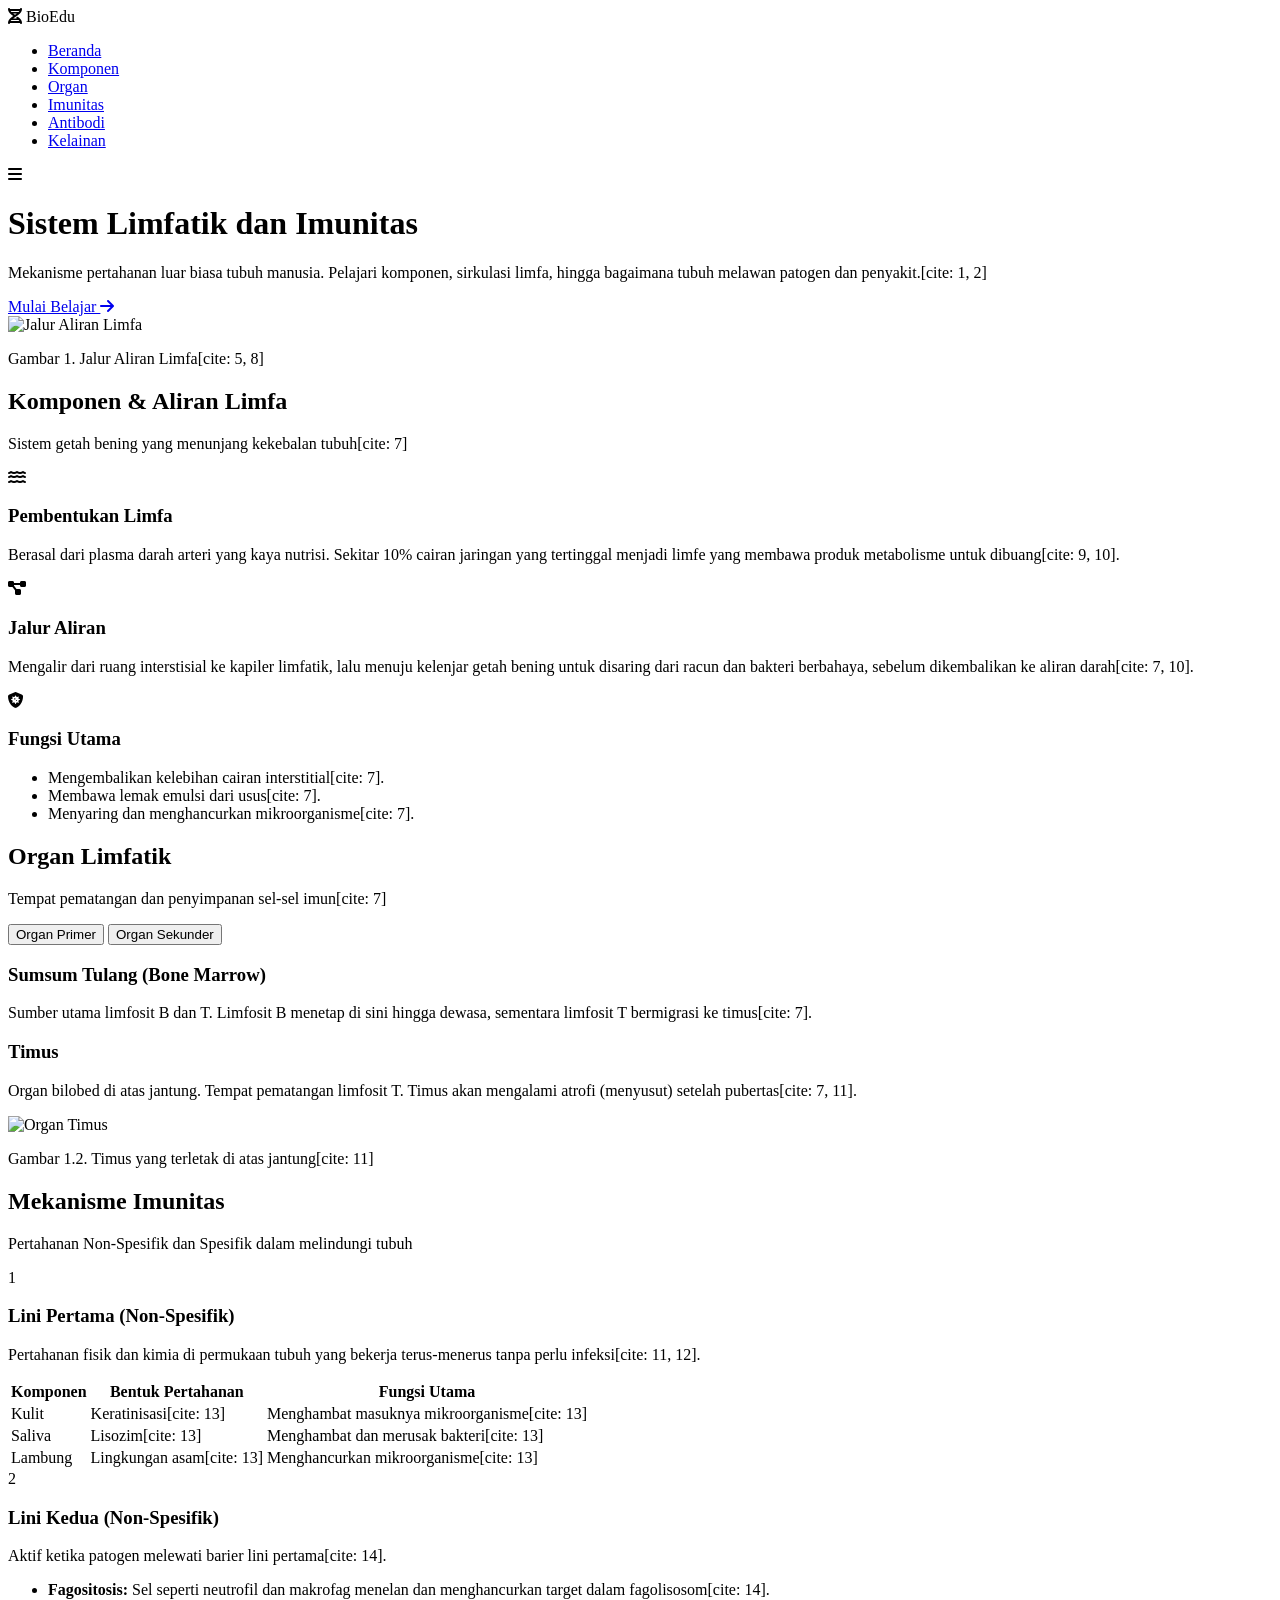
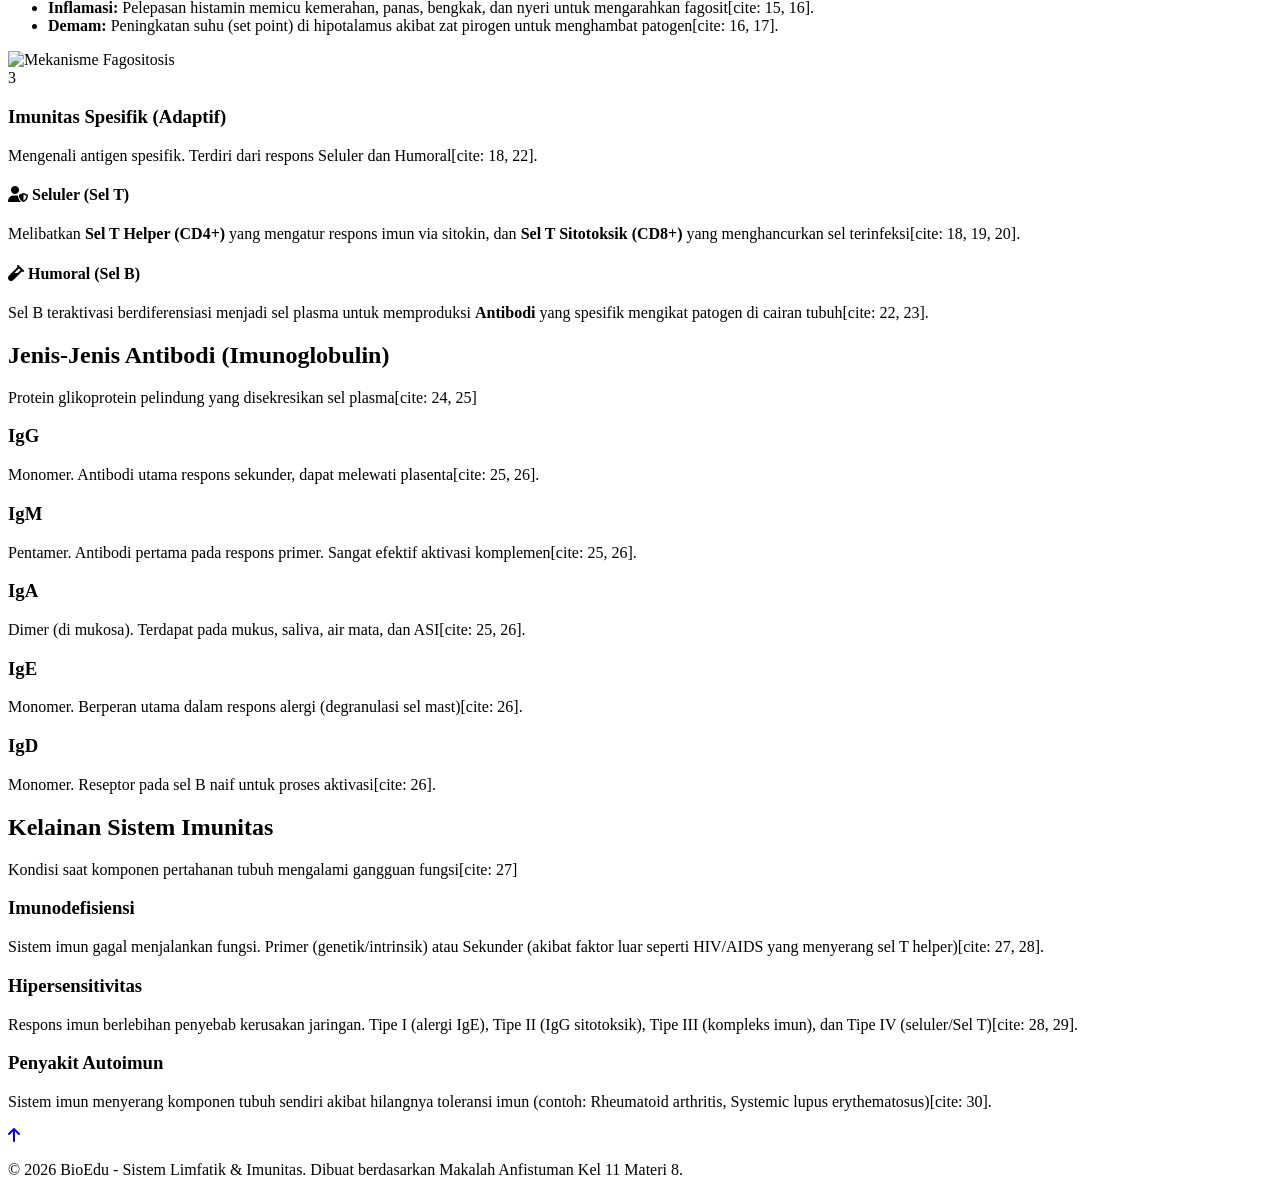
==== index.html @ fe3b034b "Initial commit" ====
<!doctype html>
<html lang="id"><head>
    <meta charset="UTF-8">
    <meta name="viewport" content="width=device-width, initial-scale=1.0">
    <title>Sistem Limfatik &amp; Imunitas</title>
    <link rel="stylesheet" href="style.css">
    <!-- Font Awesome untuk Icon -->
    <link rel="stylesheet" href="https://cdnjs.cloudflare.com/ajax/libs/font-awesome/6.4.0/css/all.min.css">
    <!-- Google Fonts -->
    <link href="https://fonts.googleapis.com/css2?family=Poppins:wght@300;400;500;600;700&amp;display=swap" rel="stylesheet">
</head>
<body>

    <!-- Progress Bar -->
    <div class="progress-container">
        <div class="progress-bar" id="myBar"></div>
    </div>

    <!-- Navbar -->
    <nav class="navbar">
        <div class="nav-brand"><i class="fas fa-dna"></i> BioEdu</div>
        <ul class="nav-links">
            <li><a href="#hero">Beranda</a></li>
            <li><a href="#komponen">Komponen</a></li>
            <li><a href="#organ">Organ</a></li>
            <li><a href="#imunitas">Imunitas</a></li>
            <li><a href="#antibodi">Antibodi</a></li>
            <li><a href="#kelainan">Kelainan</a></li>
        </ul>
        <div class="hamburger">
            <i class="fas fa-bars"></i>
        </div>
    </nav>

    <!-- Hero Section -->
    <header id="hero" class="hero-section">
        <div class="hero-content fade-in">
            <h1>Sistem Limfatik dan Imunitas</h1>
            <p>Mekanisme pertahanan luar biasa tubuh manusia. Pelajari komponen, sirkulasi limfa, hingga bagaimana tubuh melawan patogen dan penyakit.[cite: 1, 2]</p>
            <a href="#komponen" class="btn-primary">Mulai Belajar <i class="fas fa-arrow-right"></i></a>
        </div>
        <div class="hero-image fade-in">
            <!-- Placeholder gambar ilustrasi -->
            <img src="assets/images/gambar-1-jalur-limfa.jpg" alt="Jalur Aliran Limfa" class="img-responsive floating">
            <p class="caption">Gambar 1. Jalur Aliran Limfa[cite: 5, 8]</p>
        </div>
    </header>

    <!-- Section 1: Komponen & Aliran Limfa -->
    <section id="komponen" class="container reveal">
        <div class="section-title">
            <h2>Komponen &amp; Aliran Limfa</h2>
            <p>Sistem getah bening yang menunjang kekebalan tubuh[cite: 7]</p>
        </div>
        <div class="card-grid">
            <div class="info-card">
                <i class="fas fa-water icon-large"></i>
                <h3>Pembentukan Limfa</h3>
                <p>Berasal dari plasma darah arteri yang kaya nutrisi. Sekitar 10% cairan jaringan yang tertinggal menjadi limfe yang membawa produk metabolisme untuk dibuang[cite: 9, 10].</p>
            </div>
            <div class="info-card">
                <i class="fas fa-project-diagram icon-large"></i>
                <h3>Jalur Aliran</h3>
                <p>Mengalir dari ruang interstisial ke kapiler limfatik, lalu menuju kelenjar getah bening untuk disaring dari racun dan bakteri berbahaya, sebelum dikembalikan ke aliran darah[cite: 7, 10].</p>
            </div>
            <div class="info-card">
                <i class="fas fa-shield-virus icon-large"></i>
                <h3>Fungsi Utama</h3>
                <ul class="custom-list">
                    <li>Mengembalikan kelebihan cairan interstitial[cite: 7].</li>
                    <li>Membawa lemak emulsi dari usus[cite: 7].</li>
                    <li>Menyaring dan menghancurkan mikroorganisme[cite: 7].</li>
                </ul>
            </div>
        </div>
    </section>

    <!-- Section 2: Organ Limfatik -->
    <section id="organ" class="container bg-light reveal">
        <div class="section-title">
            <h2>Organ Limfatik</h2>
            <p>Tempat pematangan dan penyimpanan sel-sel imun[cite: 7]</p>
        </div>
        
        <!-- Tabs for Primer vs Sekunder -->
        <div class="tabs-container">
            <div class="tab-buttons">
                <button class="tab-btn active" onclick="openTab(event, 'primer')">Organ Primer</button>
                <button class="tab-btn" onclick="openTab(event, 'sekunder')">Organ Sekunder</button>
            </div>
            
            <div id="primer" class="tab-content active">
                <div class="split-content">
                    <div>
                        <h3>Sumsum Tulang (Bone Marrow)</h3>
                        <p>Sumber utama limfosit B dan T. Limfosit B menetap di sini hingga dewasa, sementara limfosit T bermigrasi ke timus[cite: 7].</p>
                        <h3>Timus</h3>
                        <p>Organ bilobed di atas jantung. Tempat pematangan limfosit T. Timus akan mengalami atrofi (menyusut) setelah pubertas[cite: 7, 11].</p>
                    </div>
                    <div>
                        <img src="assets/images/gambar-1.2-timus.jpg" alt="Organ Timus" class="img-responsive radius">
                        <p class="caption">Gambar 1.2. Timus yang terletak di atas jantung[cite: 11]</p>
                    </div>
                </div>
            </div>
            
            <div id="sekunder" class="tab-content" style="display:none;">
                <div class="accordion">
                    <button class="acc-btn">Nodus Limfa <i class="fas fa-chevron-down"></i></button>
                    <div class="acc-content">
                        <p>Terdiri dari sekelompok limfosit padat tanpa kapsul fibrosa. Terletak di saluran pernapasan dan pencernaan, termasuk Amandel, Peyer's patch, dan MALT[cite: 8].</p>
                        <img src="assets/images/gambar-13.7-nodus.jpg" alt="Nodus Limfatik" class="img-responsive">
                    </div>

                    <button class="acc-btn">Limpa (Spleen) <i class="fas fa-chevron-down"></i></button>
                    <div class="acc-content">
                        <p>Massa jaringan limfatik terbesar di tubuh. Memiliki pulpa putih (jaringan limfatik) dan pulpa merah (sinus vena). Berfungsi sebagai pabrik leukosit, gudang darah, dan tempat penghancur eritrosit[cite: 9, 12, 13].</p>
                    </div>

                    <button class="acc-btn">Tonsil <i class="fas fa-chevron-down"></i></button>
                    <div class="acc-content">
                        <p>Jaringan limfatik di sekitar faring yang menjadi pertahanan mukosa pertama. Berfungsi sebagai filter untuk menangkap bakteri dan virus[cite: 10, 14, 15].</p>
                    </div>
                </div>
            </div>
        </div>
    </section>

    <!-- Section 3: Mekanisme Imunitas -->
    <section id="imunitas" class="container reveal">
        <div class="section-title">
            <h2>Mekanisme Imunitas</h2>
            <p>Pertahanan Non-Spesifik dan Spesifik dalam melindungi tubuh</p>
        </div>

        <div class="stepper">
            <div class="step">
                <div class="step-icon">1</div>
                <div class="step-content">
                    <h3>Lini Pertama (Non-Spesifik)</h3>
                    <p>Pertahanan fisik dan kimia di permukaan tubuh yang bekerja terus-menerus tanpa perlu infeksi[cite: 11, 12].</p>
                    <div class="table-responsive">
                        <table class="data-table">
                            <tbody><tr><th>Komponen</th><th>Bentuk Pertahanan</th><th>Fungsi Utama</th></tr>
                            <tr><td>Kulit</td><td>Keratinisasi[cite: 13]</td><td>Menghambat masuknya mikroorganisme[cite: 13]</td></tr>
                            <tr><td>Saliva</td><td>Lisozim[cite: 13]</td><td>Menghambat dan merusak bakteri[cite: 13]</td></tr>
                            <tr><td>Lambung</td><td>Lingkungan asam[cite: 13]</td><td>Menghancurkan mikroorganisme[cite: 13]</td></tr>
                        </tbody></table>
                    </div>
                </div>
            </div>
            
            <div class="step">
                <div class="step-icon">2</div>
                <div class="step-content">
                    <h3>Lini Kedua (Non-Spesifik)</h3>
                    <p>Aktif ketika patogen melewati barier lini pertama[cite: 14].</p>
                    <ul class="custom-list">
                        <li><strong>Fagositosis:</strong> Sel seperti neutrofil dan makrofag menelan dan menghancurkan target dalam fagolisosom[cite: 14].</li>
                        <li><strong>Inflamasi:</strong> Pelepasan histamin memicu kemerahan, panas, bengkak, dan nyeri untuk mengarahkan fagosit[cite: 15, 16].</li>
                        <li><strong>Demam:</strong> Peningkatan suhu (set point) di hipotalamus akibat zat pirogen untuk menghambat patogen[cite: 16, 17].</li>
                    </ul>
                    <img src="assets/images/phagocytosis.jpg" alt="Mekanisme Fagositosis" class="img-responsive mt-1">
                </div>
            </div>
            
            <div class="step">
                <div class="step-icon">3</div>
                <div class="step-content">
                    <h3>Imunitas Spesifik (Adaptif)</h3>
                    <p>Mengenali antigen spesifik. Terdiri dari respons Seluler dan Humoral[cite: 18, 22].</p>
                    <div class="card-grid" style="grid-template-columns: 1fr 1fr;">
                        <div class="comparison-card">
                            <h4><i class="fas fa-user-shield"></i> Seluler (Sel T)</h4>
                            <p>Melibatkan <strong>Sel T Helper (CD4+)</strong> yang mengatur respons imun via sitokin, dan <strong>Sel T Sitotoksik (CD8+)</strong> yang menghancurkan sel terinfeksi[cite: 18, 19, 20].</p>
                        </div>
                        <div class="comparison-card">
                            <h4><i class="fas fa-vial"></i> Humoral (Sel B)</h4>
                            <p>Sel B teraktivasi berdiferensiasi menjadi sel plasma untuk memproduksi <strong>Antibodi</strong> yang spesifik mengikat patogen di cairan tubuh[cite: 22, 23].</p>
                        </div>
                    </div>
                </div>
            </div>
        </div>
    </section>

    <!-- Section 4: Antibodi -->
    <section id="antibodi" class="container bg-light reveal">
        <div class="section-title">
            <h2>Jenis-Jenis Antibodi (Imunoglobulin)</h2>
            <p>Protein glikoprotein pelindung yang disekresikan sel plasma[cite: 24, 25]</p>
        </div>
        <div class="card-grid" style="grid-template-columns: repeat(auto-fit, minmax(200px, 1fr));">
            <div class="info-card center-text">
                <h3 class="highlight-text">IgG</h3>
                <p>Monomer. Antibodi utama respons sekunder, dapat melewati plasenta[cite: 25, 26].</p>
            </div>
            <div class="info-card center-text">
                <h3 class="highlight-text">IgM</h3>
                <p>Pentamer. Antibodi pertama pada respons primer. Sangat efektif aktivasi komplemen[cite: 25, 26].</p>
            </div>
            <div class="info-card center-text">
                <h3 class="highlight-text">IgA</h3>
                <p>Dimer (di mukosa). Terdapat pada mukus, saliva, air mata, dan ASI[cite: 25, 26].</p>
            </div>
            <div class="info-card center-text">
                <h3 class="highlight-text">IgE</h3>
                <p>Monomer. Berperan utama dalam respons alergi (degranulasi sel mast)[cite: 26].</p>
            </div>
            <div class="info-card center-text">
                <h3 class="highlight-text">IgD</h3>
                <p>Monomer. Reseptor pada sel B naif untuk proses aktivasi[cite: 26].</p>
            </div>
        </div>
    </section>

    <!-- Section 5: Kelainan -->
    <section id="kelainan" class="container reveal">
        <div class="section-title">
            <h2>Kelainan Sistem Imunitas</h2>
            <p>Kondisi saat komponen pertahanan tubuh mengalami gangguan fungsi[cite: 27]</p>
        </div>
        <div class="card-grid">
            <div class="info-card danger-card">
                <h3>Imunodefisiensi</h3>
                <p>Sistem imun gagal menjalankan fungsi. Primer (genetik/intrinsik) atau Sekunder (akibat faktor luar seperti HIV/AIDS yang menyerang sel T helper)[cite: 27, 28].</p>
            </div>
            <div class="info-card danger-card">
                <h3>Hipersensitivitas</h3>
                <p>Respons imun berlebihan penyebab kerusakan jaringan. Tipe I (alergi IgE), Tipe II (IgG sitotoksik), Tipe III (kompleks imun), dan Tipe IV (seluler/Sel T)[cite: 28, 29].</p>
            </div>
            <div class="info-card danger-card">
                <h3>Penyakit Autoimun</h3>
                <p>Sistem imun menyerang komponen tubuh sendiri akibat hilangnya toleransi imun (contoh: Rheumatoid arthritis, Systemic lupus erythematosus)[cite: 30].</p>
            </div>
        </div>
    </section>

    <!-- Interactive Quiz -->
    

    <!-- Back to Top -->
    <a href="#" class="back-to-top" id="bttBtn"><i class="fas fa-arrow-up"></i></a>

    <footer>
        <p>© 2026 BioEdu - Sistem Limfatik &amp; Imunitas. Dibuat berdasarkan Makalah Anfistuman Kel 11 Materi 8.</p>
    </footer>

    <script src="script.js"></script>

</body></html>
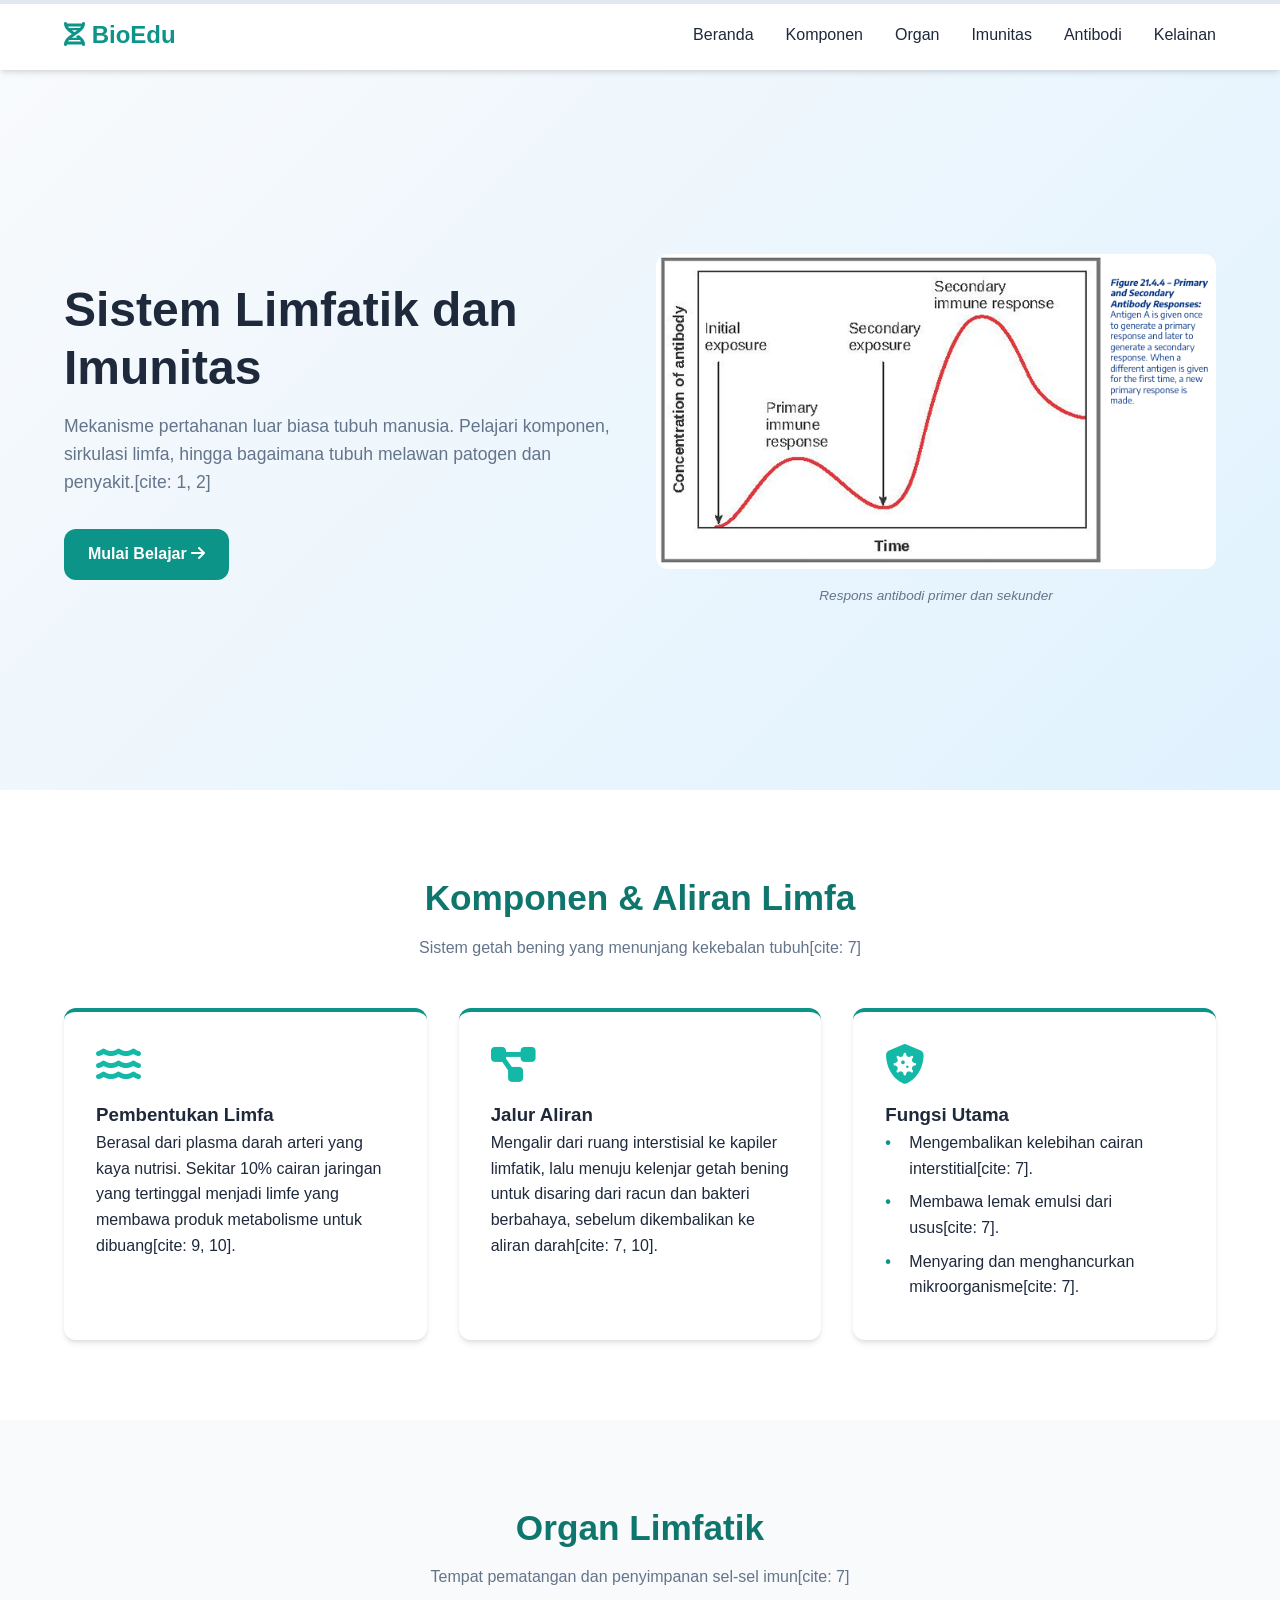
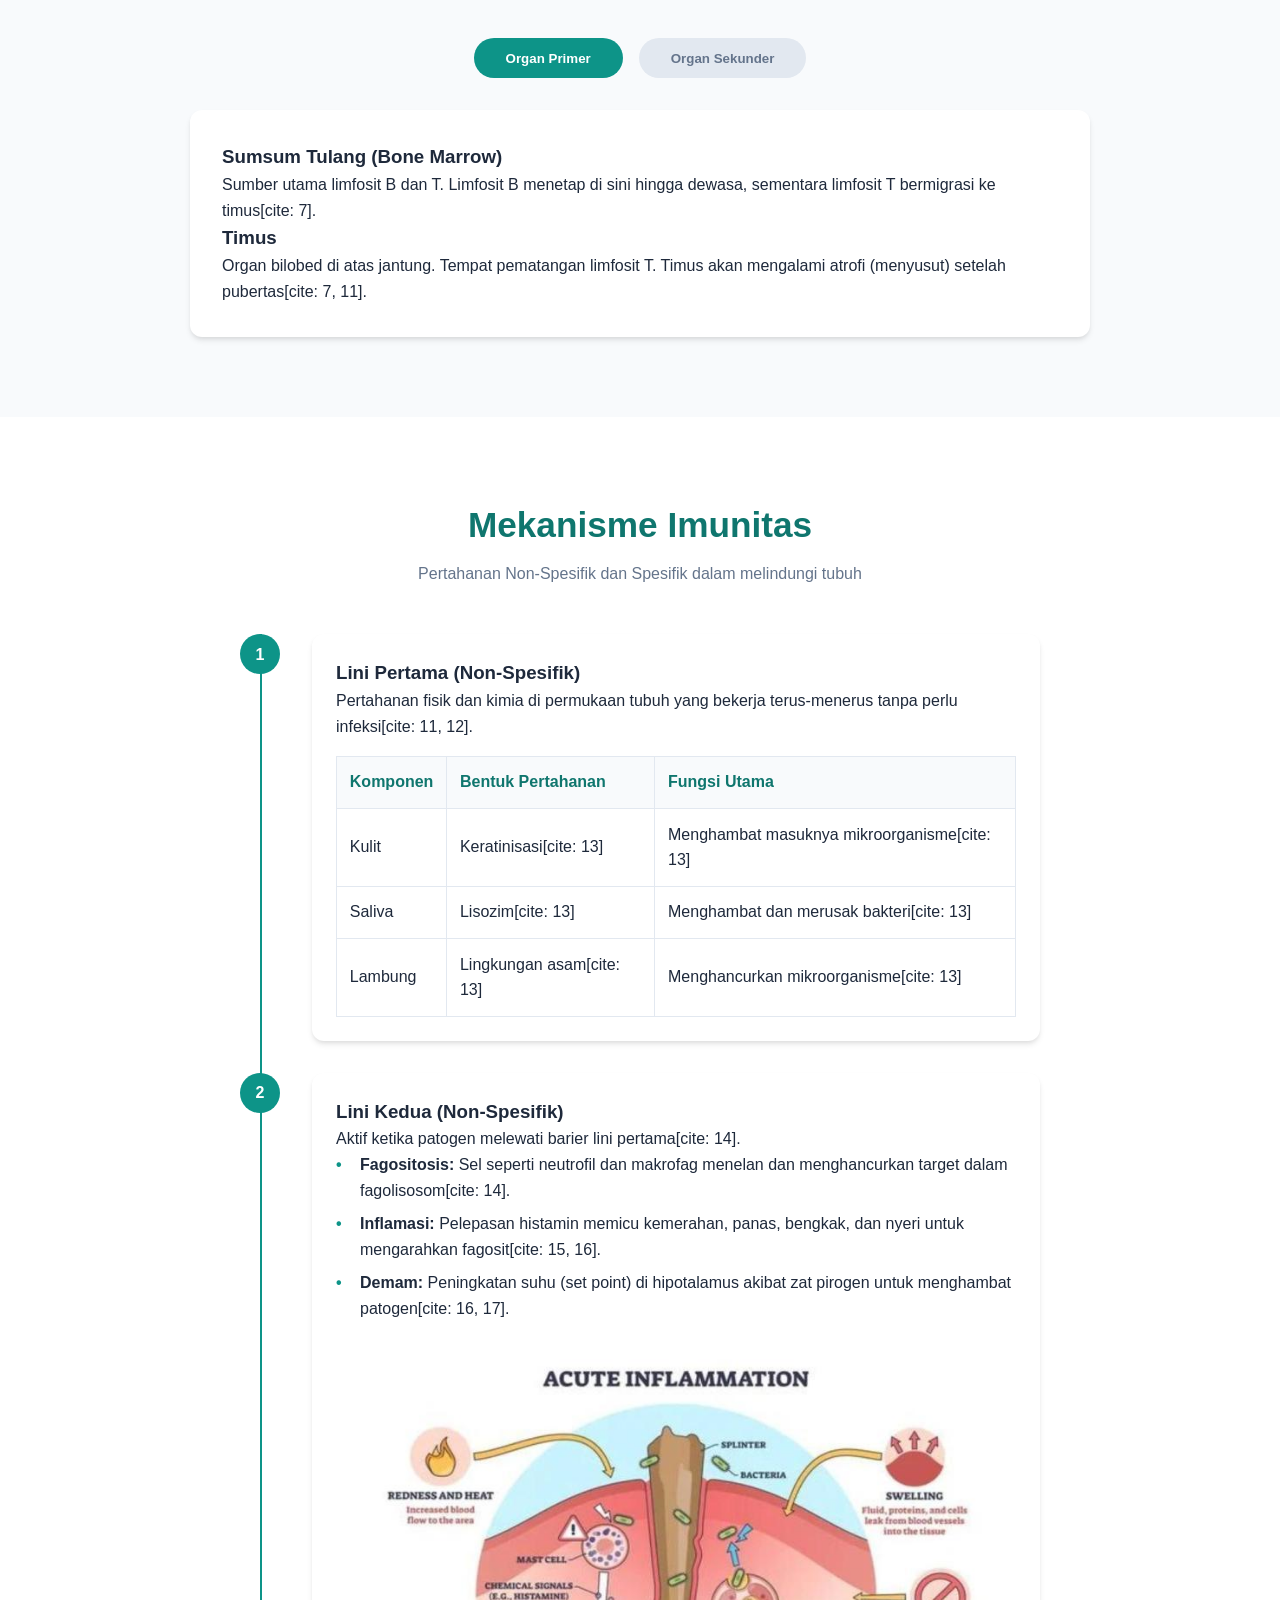
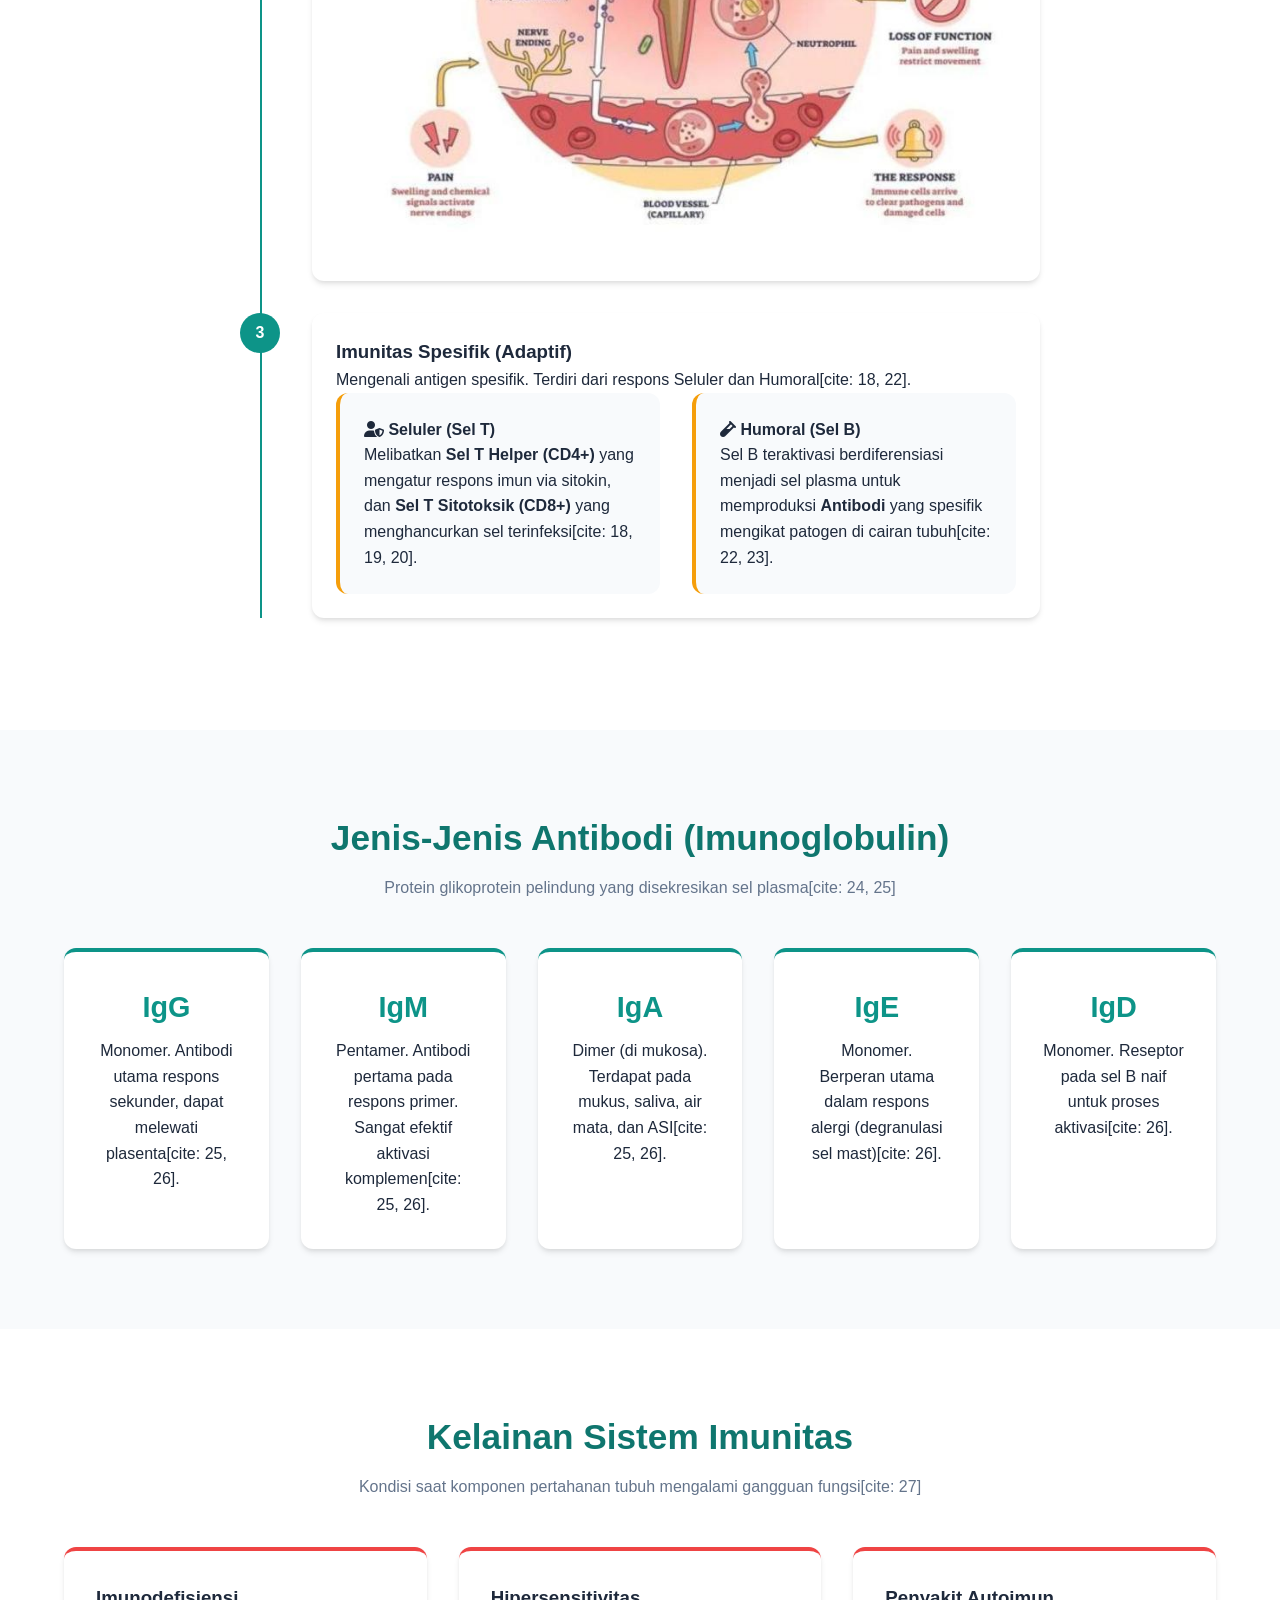
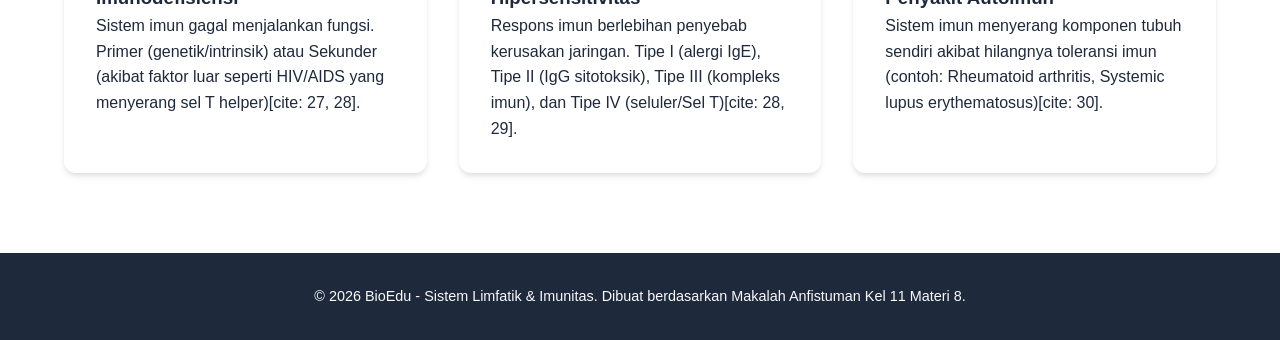
==== commit fcb5a07e: "Fix image paths" ====
--- a/index.html
+++ b/index.html
@@ -40,9 +40,8 @@
             <a href="#komponen" class="btn-primary">Mulai Belajar <i class="fas fa-arrow-right"></i></a>
         </div>
         <div class="hero-image fade-in">
-            <!-- Placeholder gambar ilustrasi -->
-            <img src="assets/images/gambar-1-jalur-limfa.jpg" alt="Jalur Aliran Limfa" class="img-responsive floating">
-            <p class="caption">Gambar 1. Jalur Aliran Limfa[cite: 5, 8]</p>
+            <img src="Code_Generated_Image.png" alt="Grafik respons antibodi primer dan sekunder" class="img-responsive floating">
+            <p class="caption">Respons antibodi primer dan sekunder</p>
         </div>
     </header>
 
@@ -90,17 +89,11 @@
             </div>
             
             <div id="primer" class="tab-content active">
-                <div class="split-content">
-                    <div>
-                        <h3>Sumsum Tulang (Bone Marrow)</h3>
-                        <p>Sumber utama limfosit B dan T. Limfosit B menetap di sini hingga dewasa, sementara limfosit T bermigrasi ke timus[cite: 7].</p>
-                        <h3>Timus</h3>
-                        <p>Organ bilobed di atas jantung. Tempat pematangan limfosit T. Timus akan mengalami atrofi (menyusut) setelah pubertas[cite: 7, 11].</p>
-                    </div>
-                    <div>
-                        <img src="assets/images/gambar-1.2-timus.jpg" alt="Organ Timus" class="img-responsive radius">
-                        <p class="caption">Gambar 1.2. Timus yang terletak di atas jantung[cite: 11]</p>
-                    </div>
+                <div>
+                    <h3>Sumsum Tulang (Bone Marrow)</h3>
+                    <p>Sumber utama limfosit B dan T. Limfosit B menetap di sini hingga dewasa, sementara limfosit T bermigrasi ke timus[cite: 7].</p>
+                    <h3>Timus</h3>
+                    <p>Organ bilobed di atas jantung. Tempat pematangan limfosit T. Timus akan mengalami atrofi (menyusut) setelah pubertas[cite: 7, 11].</p>
                 </div>
             </div>
             
@@ -109,12 +102,13 @@
                     <button class="acc-btn">Nodus Limfa <i class="fas fa-chevron-down"></i></button>
                     <div class="acc-content">
                         <p>Terdiri dari sekelompok limfosit padat tanpa kapsul fibrosa. Terletak di saluran pernapasan dan pencernaan, termasuk Amandel, Peyer's patch, dan MALT[cite: 8].</p>
-                        <img src="assets/images/gambar-13.7-nodus.jpg" alt="Nodus Limfatik" class="img-responsive">
+                        <img src="Code_Generated_Image%20(1).png" alt="Struktur nodus limfatik" class="img-responsive">
                     </div>
 
                     <button class="acc-btn">Limpa (Spleen) <i class="fas fa-chevron-down"></i></button>
                     <div class="acc-content">
                         <p>Massa jaringan limfatik terbesar di tubuh. Memiliki pulpa putih (jaringan limfatik) dan pulpa merah (sinus vena). Berfungsi sebagai pabrik leukosit, gudang darah, dan tempat penghancur eritrosit[cite: 9, 12, 13].</p>
+                        <img src="Code_Generated_Image%20(7).jpg" alt="Ilustrasi struktur limpa" class="img-responsive">
                     </div>
 
                     <button class="acc-btn">Tonsil <i class="fas fa-chevron-down"></i></button>
@@ -160,7 +154,7 @@
                         <li><strong>Inflamasi:</strong> Pelepasan histamin memicu kemerahan, panas, bengkak, dan nyeri untuk mengarahkan fagosit[cite: 15, 16].</li>
                         <li><strong>Demam:</strong> Peningkatan suhu (set point) di hipotalamus akibat zat pirogen untuk menghambat patogen[cite: 16, 17].</li>
                     </ul>
-                    <img src="assets/images/phagocytosis.jpg" alt="Mekanisme Fagositosis" class="img-responsive mt-1">
+                    <img src="Code_Generated_Image%20(9).jpg" alt="Mekanisme Fagositosis" class="img-responsive mt-1">
                 </div>
             </div>
             
--- a/style.css
+++ b/style.css
@@ -0,0 +1,529 @@
+/* Custom Properties & Resets */
+:root {
+    --primary: #0d9488;
+    --primary-dark: #0f766e;
+    --secondary: #14b8a6;
+    --accent: #f59e0b;
+    --dark: #1e293b;
+    --light: #f8fafc;
+    --white: #ffffff;
+    --gray: #64748b;
+    --danger: #ef4444;
+    --danger-light: #fef2f2;
+    --shadow: 0 4px 6px -1px rgba(0, 0, 0, 0.1), 0 2px 4px -1px rgba(0, 0, 0, 0.06);
+    --radius: 12px;
+    --transition: all 0.3s ease;
+}
+
+* {
+    margin: 0;
+    padding: 0;
+    box-sizing: border-box;
+}
+
+html {
+    scroll-behavior: smooth;
+}
+
+body {
+    font-family: 'Poppins', sans-serif;
+    color: var(--dark);
+    background-color: var(--white);
+    line-height: 1.6;
+}
+
+/* Scroll Progress */
+.progress-container {
+    position: fixed;
+    top: 0;
+    width: 100%;
+    height: 4px;
+    background: #e2e8f0;
+    z-index: 1000;
+}
+.progress-bar {
+    height: 4px;
+    background: var(--primary);
+    width: 0%;
+}
+
+/* Navbar */
+.navbar {
+    display: flex;
+    justify-content: space-between;
+    align-items: center;
+    padding: 1rem 5%;
+    background: rgba(255, 255, 255, 0.95);
+    backdrop-filter: blur(10px);
+    position: sticky;
+    top: 0;
+    z-index: 999;
+    box-shadow: var(--shadow);
+}
+
+.nav-brand {
+    font-size: 1.5rem;
+    font-weight: 700;
+    color: var(--primary);
+}
+
+.nav-links {
+    list-style: none;
+    display: flex;
+    gap: 2rem;
+}
+
+.nav-links a {
+    text-decoration: none;
+    color: var(--dark);
+    font-weight: 500;
+    transition: var(--transition);
+}
+
+.nav-links a:hover {
+    color: var(--primary);
+}
+
+.hamburger {
+    display: none;
+    font-size: 1.5rem;
+    cursor: pointer;
+    color: var(--dark);
+}
+
+/* Hero Section */
+.hero-section {
+    display: flex;
+    align-items: center;
+    justify-content: space-between;
+    padding: 5rem 5%;
+    background: linear-gradient(135deg, var(--light) 0%, #e0f2fe 100%);
+    min-height: 80vh;
+}
+
+.hero-content {
+    flex: 1;
+    padding-right: 2rem;
+}
+
+.hero-content h1 {
+    font-size: 3rem;
+    color: var(--dark);
+    margin-bottom: 1rem;
+    line-height: 1.2;
+}
+
+.hero-content p {
+    font-size: 1.1rem;
+    color: var(--gray);
+    margin-bottom: 2rem;
+}
+
+.hero-image {
+    flex: 1;
+    text-align: center;
+}
+
+.btn-primary {
+    display: inline-block;
+    padding: 0.8rem 1.5rem;
+    background-color: var(--primary);
+    color: var(--white);
+    text-decoration: none;
+    border-radius: var(--radius);
+    font-weight: 600;
+    transition: var(--transition);
+    border: none;
+    cursor: pointer;
+}
+
+.btn-primary:hover {
+    background-color: var(--primary-dark);
+    transform: translateY(-2px);
+}
+
+/* Layout & Containers */
+.container {
+    padding: 5rem 5%;
+}
+
+.bg-light {
+    background-color: var(--light);
+}
+
+.section-title {
+    text-align: center;
+    margin-bottom: 3rem;
+}
+
+.section-title h2 {
+    font-size: 2.2rem;
+    color: var(--primary-dark);
+    margin-bottom: 0.5rem;
+}
+
+.section-title p {
+    color: var(--gray);
+}
+
+/* Cards */
+.card-grid {
+    display: grid;
+    grid-template-columns: repeat(auto-fit, minmax(300px, 1fr));
+    gap: 2rem;
+}
+
+.info-card {
+    background: var(--white);
+    padding: 2rem;
+    border-radius: var(--radius);
+    box-shadow: var(--shadow);
+    transition: var(--transition);
+    border-top: 4px solid var(--primary);
+}
+
+.info-card:hover {
+    transform: translateY(-5px);
+    box-shadow: 0 10px 15px -3px rgba(0, 0, 0, 0.1);
+}
+
+.info-card.danger-card {
+    border-top-color: var(--danger);
+}
+.info-card.danger-card:hover {
+    background-color: var(--danger-light);
+}
+
+.icon-large {
+    font-size: 2.5rem;
+    color: var(--secondary);
+    margin-bottom: 1rem;
+}
+
+.center-text {
+    text-align: center;
+}
+
+.highlight-text {
+    color: var(--primary);
+    font-size: 1.8rem;
+    margin-bottom: 0.5rem;
+}
+
+.comparison-card {
+    background: var(--light);
+    padding: 1.5rem;
+    border-radius: var(--radius);
+    border-left: 4px solid var(--accent);
+}
+
+/* Typography & Lists */
+.custom-list {
+    list-style: none;
+}
+.custom-list li {
+    position: relative;
+    padding-left: 1.5rem;
+    margin-bottom: 0.5rem;
+}
+.custom-list li::before {
+    content: "•";
+    color: var(--primary);
+    font-weight: bold;
+    position: absolute;
+    left: 0;
+}
+
+/* Images */
+.img-responsive {
+    max-width: 100%;
+    height: auto;
+    border-radius: var(--radius);
+}
+.caption {
+    font-size: 0.85rem;
+    color: var(--gray);
+    margin-top: 0.5rem;
+    font-style: italic;
+}
+.radius {
+    border-radius: var(--radius);
+}
+.floating {
+    animation: float 4s ease-in-out infinite;
+}
+
+@keyframes float {
+    0% { transform: translateY(0px); }
+    50% { transform: translateY(-15px); }
+    100% { transform: translateY(0px); }
+}
+
+/* Tabs */
+.tabs-container {
+    max-width: 900px;
+    margin: 0 auto;
+}
+.tab-buttons {
+    display: flex;
+    justify-content: center;
+    gap: 1rem;
+    margin-bottom: 2rem;
+}
+.tab-btn {
+    padding: 0.8rem 2rem;
+    border: none;
+    background: #e2e8f0;
+    color: var(--gray);
+    border-radius: 30px;
+    font-weight: 600;
+    cursor: pointer;
+    transition: var(--transition);
+}
+.tab-btn.active, .tab-btn:hover {
+    background: var(--primary);
+    color: var(--white);
+}
+.tab-content {
+    background: var(--white);
+    padding: 2rem;
+    border-radius: var(--radius);
+    box-shadow: var(--shadow);
+    animation: fadeIn 0.5s ease;
+}
+
+.split-content {
+    display: grid;
+    grid-template-columns: 1fr 1fr;
+    gap: 2rem;
+    align-items: center;
+}
+
+/* Accordion */
+.accordion {
+    display: flex;
+    flex-direction: column;
+    gap: 1rem;
+}
+.acc-btn {
+    width: 100%;
+    text-align: left;
+    padding: 1rem 1.5rem;
+    background: var(--light);
+    border: none;
+    border-radius: var(--radius);
+    font-size: 1.1rem;
+    font-weight: 600;
+    cursor: pointer;
+    display: flex;
+    justify-content: space-between;
+    align-items: center;
+    transition: var(--transition);
+}
+.acc-btn:hover, .acc-btn.active {
+    background: var(--primary);
+    color: var(--white);
+}
+.acc-content {
+    max-height: 0;
+    overflow: hidden;
+    transition: max-height 0.3s ease-out;
+    padding: 0 1.5rem;
+}
+.acc-content p {
+    padding: 1rem 0;
+}
+
+/* Stepper / Timeline */
+.stepper {
+    max-width: 800px;
+    margin: 0 auto;
+    position: relative;
+}
+.stepper::before {
+    content: '';
+    position: absolute;
+    top: 0;
+    left: 20px;
+    height: 100%;
+    width: 2px;
+    background: var(--primary);
+}
+.step {
+    display: flex;
+    margin-bottom: 2rem;
+    position: relative;
+}
+.step-icon {
+    width: 40px;
+    height: 40px;
+    background: var(--primary);
+    color: var(--white);
+    border-radius: 50%;
+    display: flex;
+    align-items: center;
+    justify-content: center;
+    font-weight: bold;
+    z-index: 1;
+    flex-shrink: 0;
+}
+.step-content {
+    margin-left: 2rem;
+    background: var(--white);
+    padding: 1.5rem;
+    border-radius: var(--radius);
+    box-shadow: var(--shadow);
+    width: 100%;
+}
+
+/* Table */
+.table-responsive {
+    overflow-x: auto;
+    margin-top: 1rem;
+}
+.data-table {
+    width: 100%;
+    border-collapse: collapse;
+}
+.data-table th, .data-table td {
+    padding: 0.8rem;
+    border: 1px solid #e2e8f0;
+    text-align: left;
+}
+.data-table th {
+    background: var(--light);
+    color: var(--primary-dark);
+}
+
+/* Quiz UI */
+.quiz-container {
+    max-width: 700px;
+    margin: 0 auto;
+    background: var(--white);
+    padding: 2.5rem;
+    border-radius: var(--radius);
+    box-shadow: var(--shadow);
+}
+.options-grid {
+    display: grid;
+    gap: 1rem;
+    margin-top: 1.5rem;
+}
+.option-btn {
+    padding: 1rem;
+    border: 2px solid #e2e8f0;
+    background: transparent;
+    border-radius: var(--radius);
+    cursor: pointer;
+    font-size: 1rem;
+    text-align: left;
+    transition: var(--transition);
+}
+.option-btn:hover {
+    border-color: var(--primary);
+    background: var(--light);
+}
+.option-btn.correct {
+    background: #dcfce7;
+    border-color: #22c55e;
+}
+.option-btn.wrong {
+    background: #fee2e2;
+    border-color: #ef4444;
+}
+.feedback {
+    margin-top: 1rem;
+    padding: 1rem;
+    border-radius: var(--radius);
+    font-weight: 500;
+}
+.feedback.correct-bg { background: #dcfce7; color: #166534; }
+.feedback.wrong-bg { background: #fee2e2; color: #991b1b; }
+.hidden { display: none !important; }
+.mt-1 { margin-top: 1rem; }
+
+/* Back to Top */
+.back-to-top {
+    position: fixed;
+    bottom: 2rem;
+    right: 2rem;
+    background: var(--accent);
+    color: var(--white);
+    width: 45px;
+    height: 45px;
+    border-radius: 50%;
+    display: flex;
+    justify-content: center;
+    align-items: center;
+    text-decoration: none;
+    opacity: 0;
+    pointer-events: none;
+    transition: var(--transition);
+    box-shadow: var(--shadow);
+    z-index: 999;
+}
+.back-to-top.show {
+    opacity: 1;
+    pointer-events: auto;
+}
+
+/* Footer */
+footer {
+    text-align: center;
+    padding: 2rem;
+    background: var(--dark);
+    color: var(--light);
+    font-size: 0.9rem;
+}
+
+/* Animations */
+.reveal {
+    opacity: 0;
+    transform: translateY(30px);
+    transition: all 0.8s ease-out;
+}
+.reveal.active {
+    opacity: 1;
+    transform: translateY(0);
+}
+@keyframes fadeIn {
+    from { opacity: 0; }
+    to { opacity: 1; }
+}
+
+/* Responsive */
+@media (max-width: 768px) {
+    .hero-section {
+        flex-direction: column-reverse;
+        text-align: center;
+        padding-top: 2rem;
+    }
+    .hero-content {
+        padding-right: 0;
+        margin-top: 2rem;
+    }
+    .hero-content h1 {
+        font-size: 2.2rem;
+    }
+    .nav-links {
+        display: none;
+        flex-direction: column;
+        position: absolute;
+        top: 100%;
+        left: 0;
+        width: 100%;
+        background: var(--white);
+        padding: 1rem 0;
+        box-shadow: var(--shadow);
+    }
+    .nav-links.active {
+        display: flex;
+        text-align: center;
+    }
+    .hamburger {
+        display: block;
+    }
+    .split-content {
+        grid-template-columns: 1fr;
+    }
+}
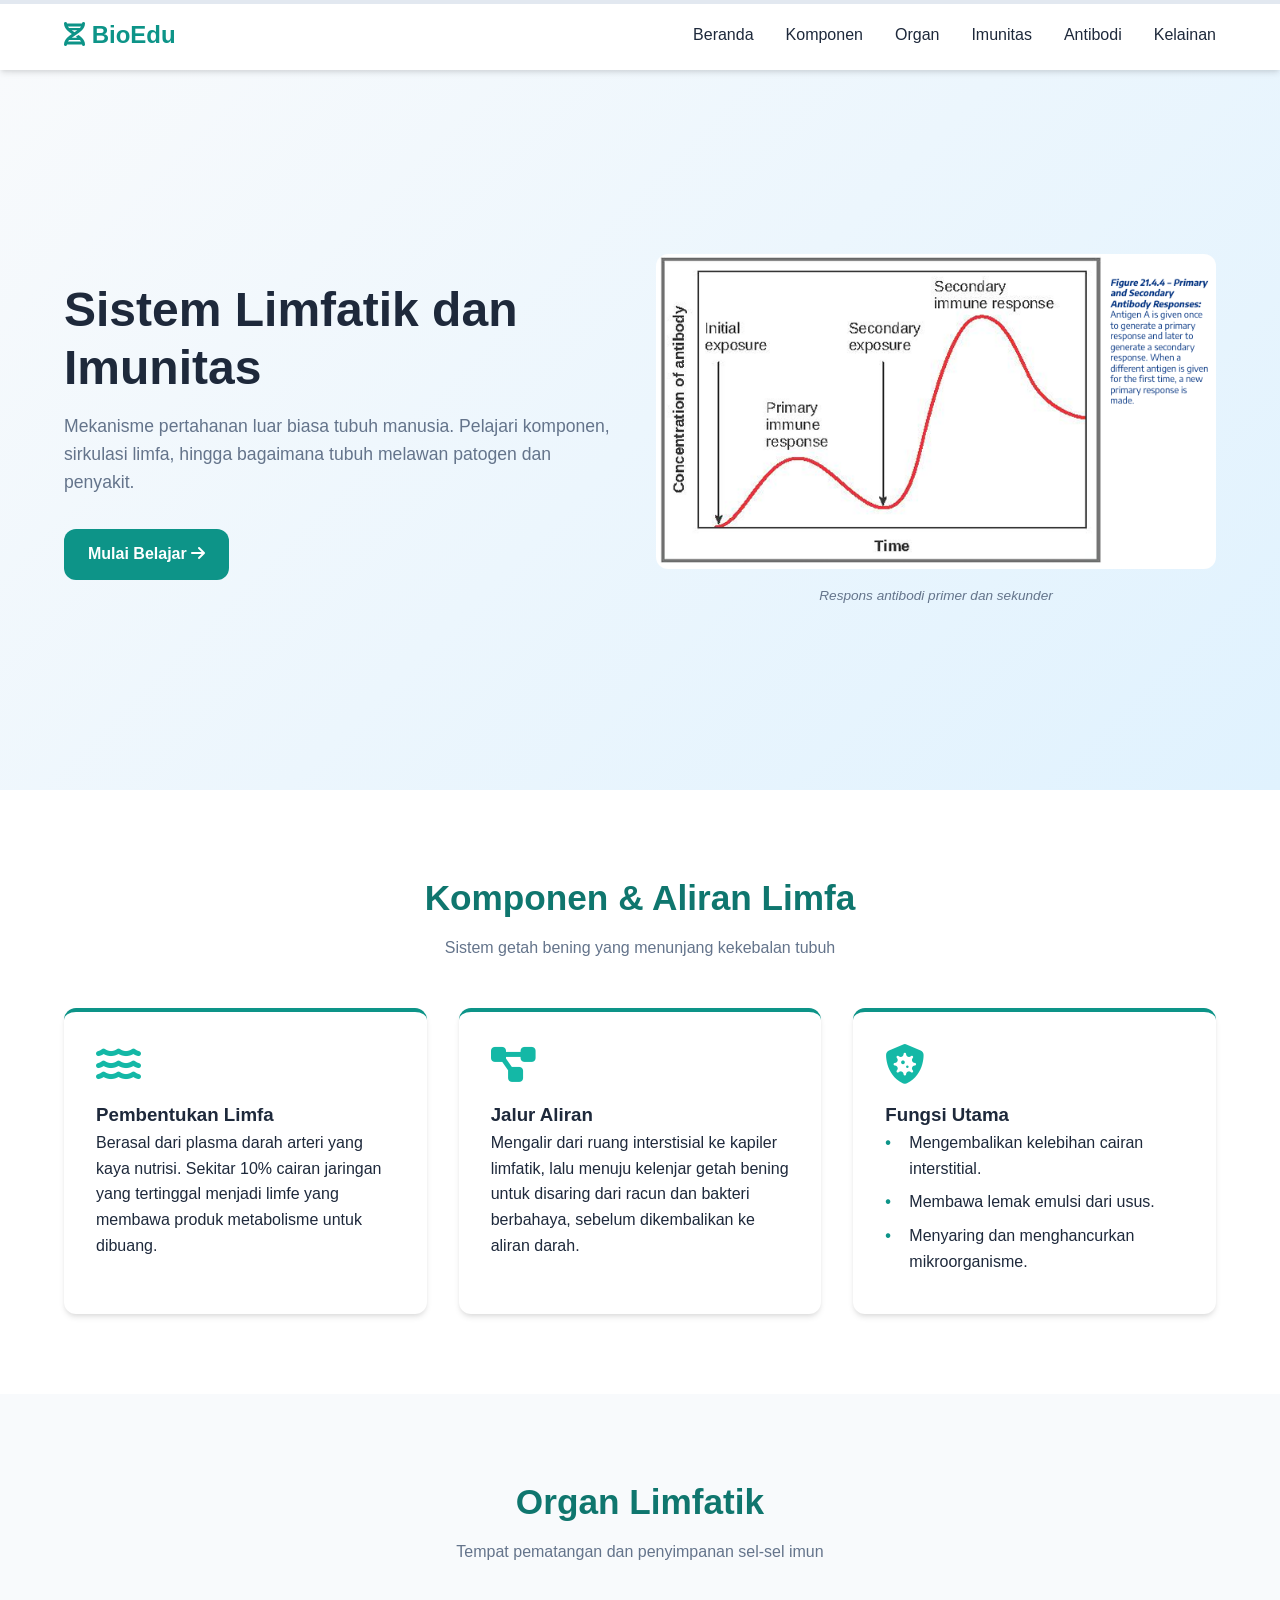
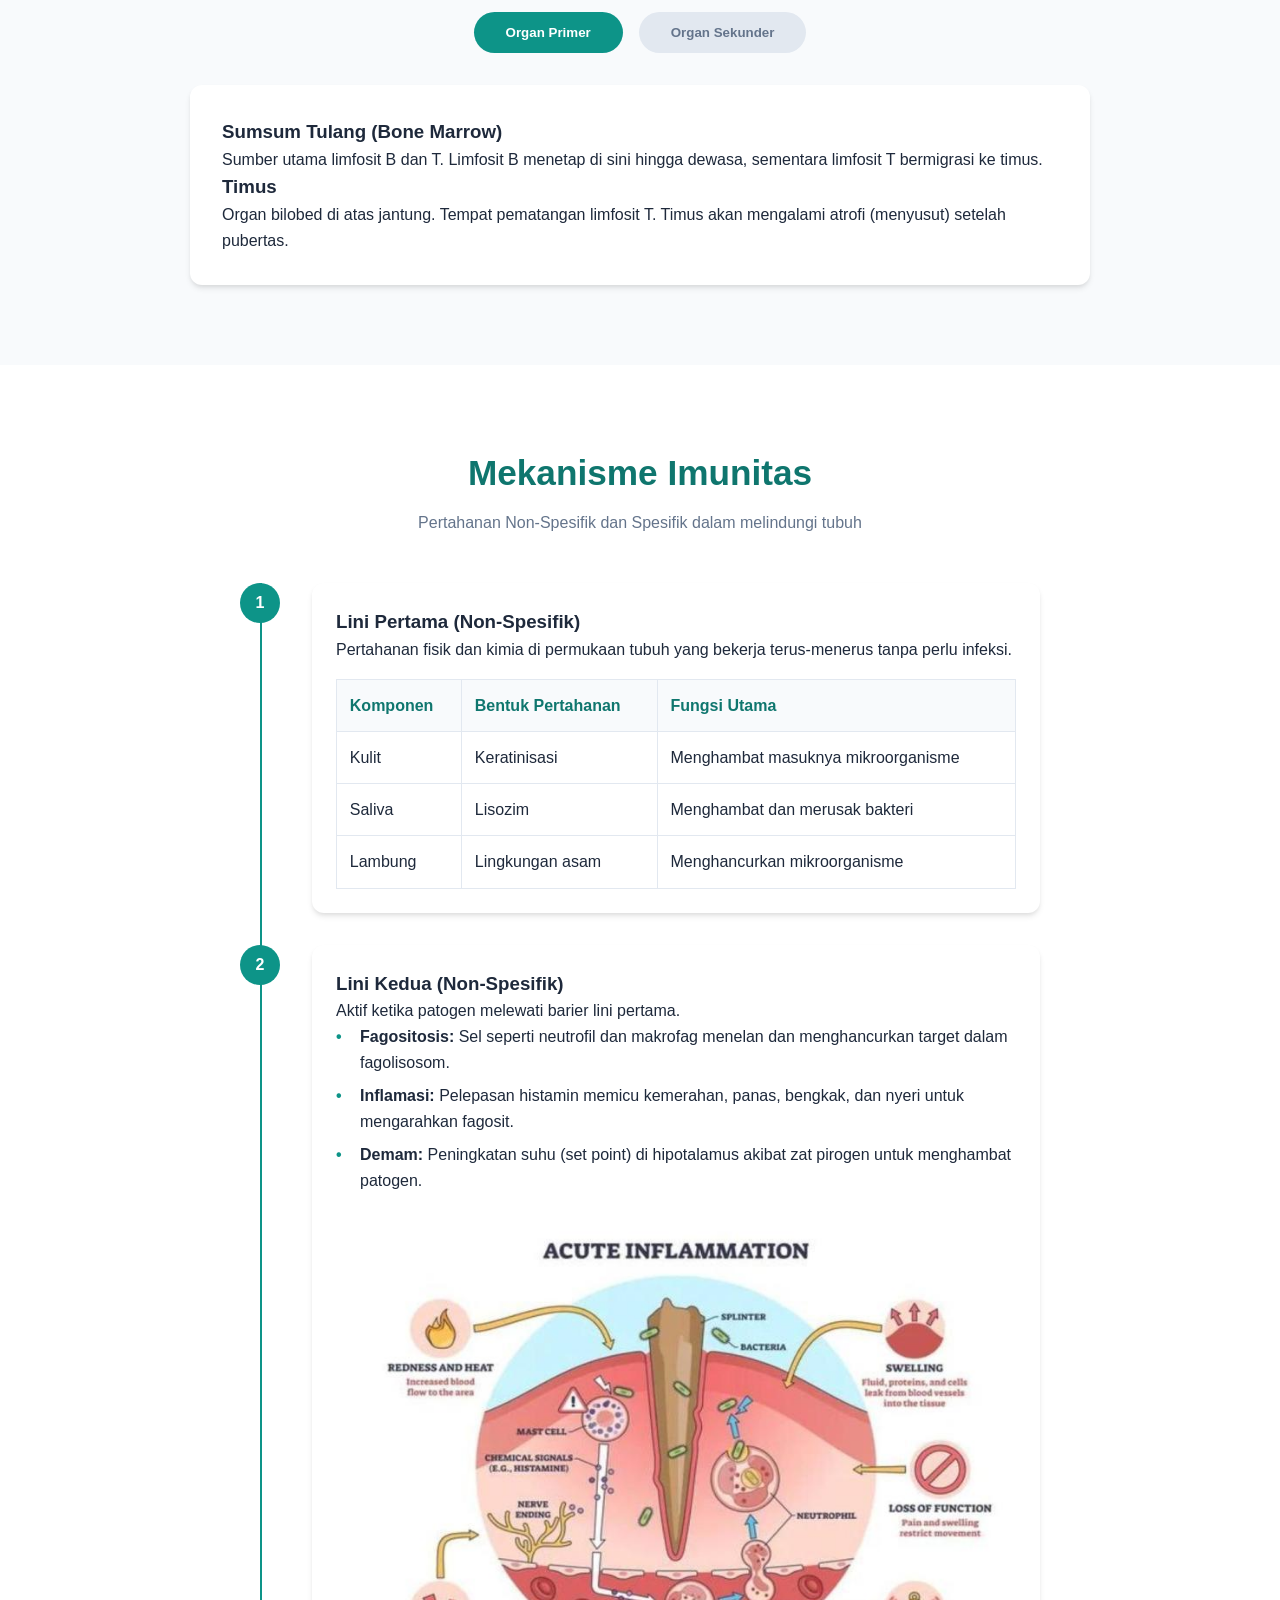
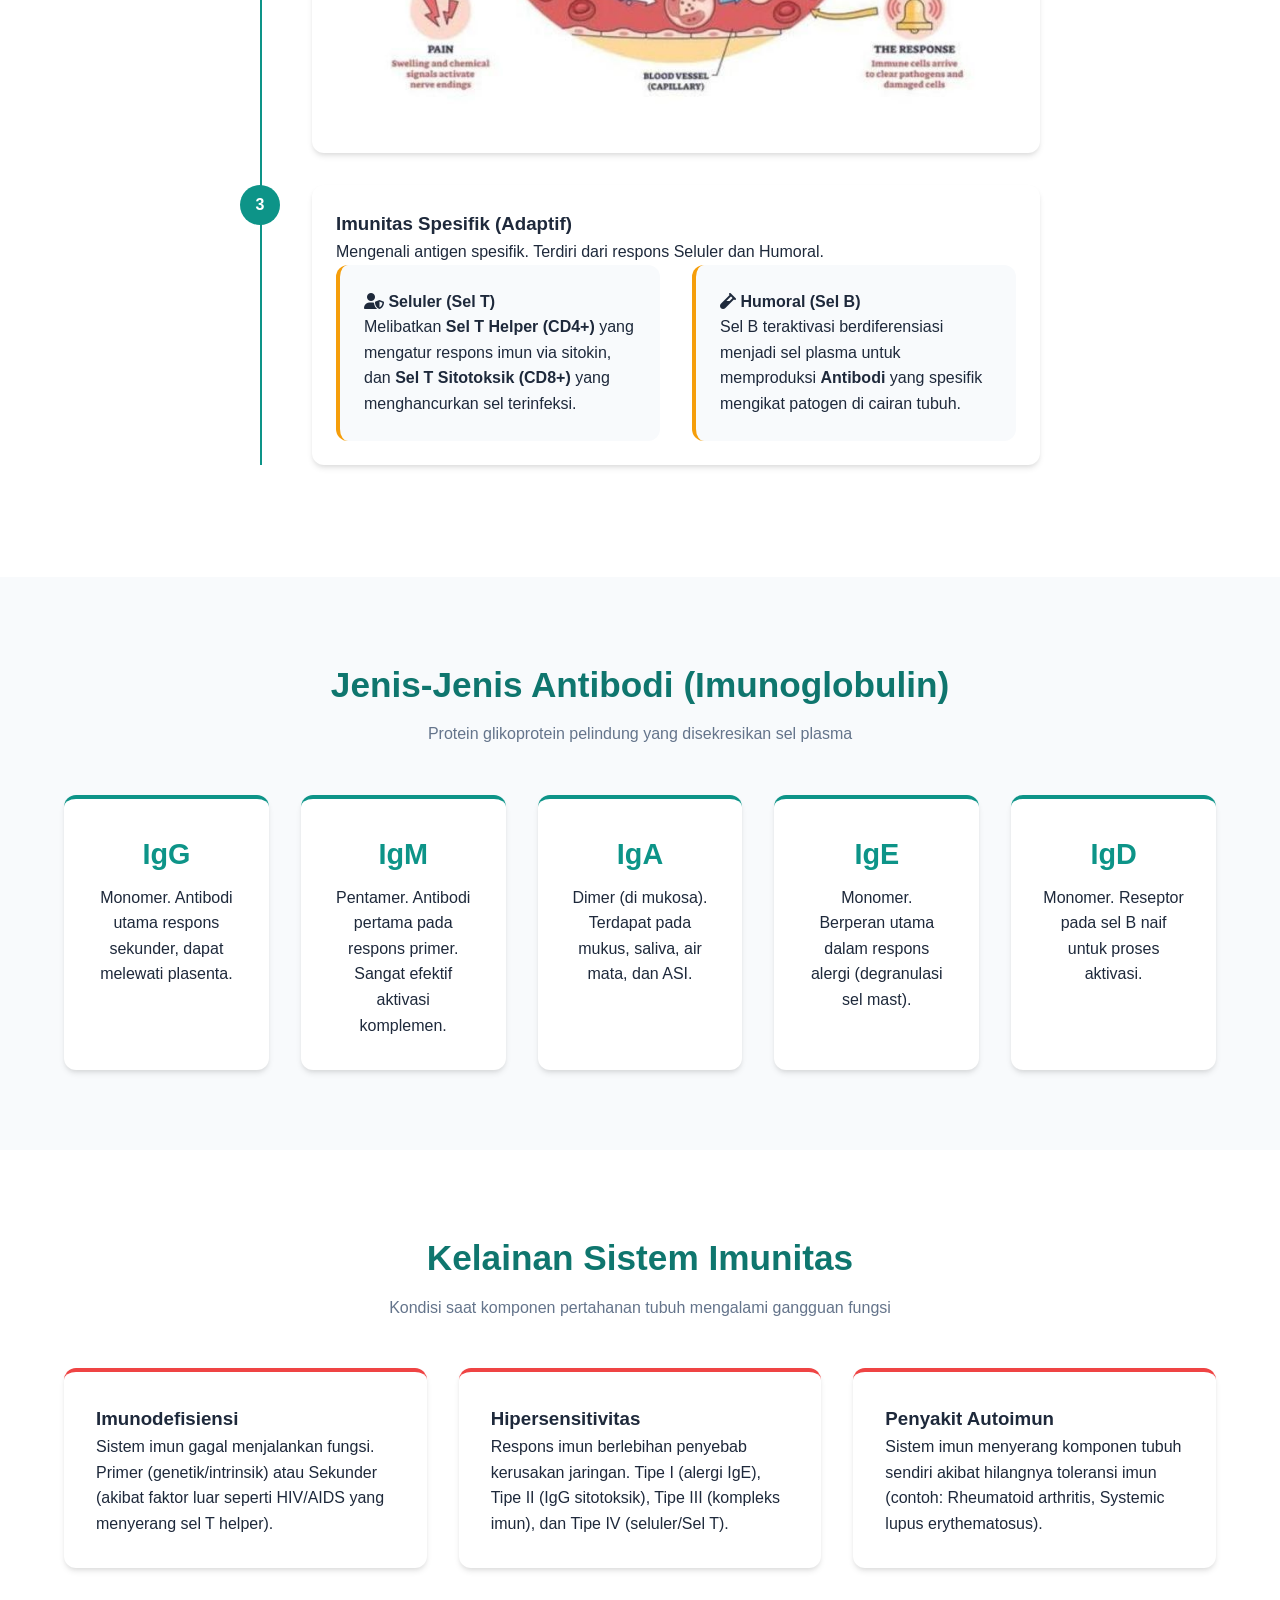
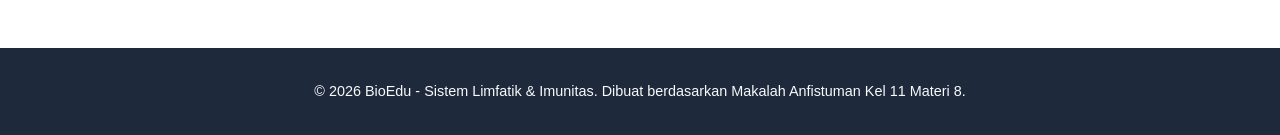
==== commit 183d02ab: "Remove citation markers" ====
--- a/index.html
+++ b/index.html
@@ -36,7 +36,7 @@
     <header id="hero" class="hero-section">
         <div class="hero-content fade-in">
             <h1>Sistem Limfatik dan Imunitas</h1>
-            <p>Mekanisme pertahanan luar biasa tubuh manusia. Pelajari komponen, sirkulasi limfa, hingga bagaimana tubuh melawan patogen dan penyakit.[cite: 1, 2]</p>
+            <p>Mekanisme pertahanan luar biasa tubuh manusia. Pelajari komponen, sirkulasi limfa, hingga bagaimana tubuh melawan patogen dan penyakit.</p>
             <a href="#komponen" class="btn-primary">Mulai Belajar <i class="fas fa-arrow-right"></i></a>
         </div>
         <div class="hero-image fade-in">
@@ -49,26 +49,26 @@
     <section id="komponen" class="container reveal">
         <div class="section-title">
             <h2>Komponen &amp; Aliran Limfa</h2>
-            <p>Sistem getah bening yang menunjang kekebalan tubuh[cite: 7]</p>
+            <p>Sistem getah bening yang menunjang kekebalan tubuh</p>
         </div>
         <div class="card-grid">
             <div class="info-card">
                 <i class="fas fa-water icon-large"></i>
                 <h3>Pembentukan Limfa</h3>
-                <p>Berasal dari plasma darah arteri yang kaya nutrisi. Sekitar 10% cairan jaringan yang tertinggal menjadi limfe yang membawa produk metabolisme untuk dibuang[cite: 9, 10].</p>
+                <p>Berasal dari plasma darah arteri yang kaya nutrisi. Sekitar 10% cairan jaringan yang tertinggal menjadi limfe yang membawa produk metabolisme untuk dibuang.</p>
             </div>
             <div class="info-card">
                 <i class="fas fa-project-diagram icon-large"></i>
                 <h3>Jalur Aliran</h3>
-                <p>Mengalir dari ruang interstisial ke kapiler limfatik, lalu menuju kelenjar getah bening untuk disaring dari racun dan bakteri berbahaya, sebelum dikembalikan ke aliran darah[cite: 7, 10].</p>
+                <p>Mengalir dari ruang interstisial ke kapiler limfatik, lalu menuju kelenjar getah bening untuk disaring dari racun dan bakteri berbahaya, sebelum dikembalikan ke aliran darah.</p>
             </div>
             <div class="info-card">
                 <i class="fas fa-shield-virus icon-large"></i>
                 <h3>Fungsi Utama</h3>
                 <ul class="custom-list">
-                    <li>Mengembalikan kelebihan cairan interstitial[cite: 7].</li>
-                    <li>Membawa lemak emulsi dari usus[cite: 7].</li>
-                    <li>Menyaring dan menghancurkan mikroorganisme[cite: 7].</li>
+                    <li>Mengembalikan kelebihan cairan interstitial.</li>
+                    <li>Membawa lemak emulsi dari usus.</li>
+                    <li>Menyaring dan menghancurkan mikroorganisme.</li>
                 </ul>
             </div>
         </div>
@@ -78,7 +78,7 @@
     <section id="organ" class="container bg-light reveal">
         <div class="section-title">
             <h2>Organ Limfatik</h2>
-            <p>Tempat pematangan dan penyimpanan sel-sel imun[cite: 7]</p>
+            <p>Tempat pematangan dan penyimpanan sel-sel imun</p>
         </div>
         
         <!-- Tabs for Primer vs Sekunder -->
@@ -91,9 +91,9 @@
             <div id="primer" class="tab-content active">
                 <div>
                     <h3>Sumsum Tulang (Bone Marrow)</h3>
-                    <p>Sumber utama limfosit B dan T. Limfosit B menetap di sini hingga dewasa, sementara limfosit T bermigrasi ke timus[cite: 7].</p>
+                    <p>Sumber utama limfosit B dan T. Limfosit B menetap di sini hingga dewasa, sementara limfosit T bermigrasi ke timus.</p>
                     <h3>Timus</h3>
-                    <p>Organ bilobed di atas jantung. Tempat pematangan limfosit T. Timus akan mengalami atrofi (menyusut) setelah pubertas[cite: 7, 11].</p>
+                    <p>Organ bilobed di atas jantung. Tempat pematangan limfosit T. Timus akan mengalami atrofi (menyusut) setelah pubertas.</p>
                 </div>
             </div>
             
@@ -101,19 +101,19 @@
                 <div class="accordion">
                     <button class="acc-btn">Nodus Limfa <i class="fas fa-chevron-down"></i></button>
                     <div class="acc-content">
-                        <p>Terdiri dari sekelompok limfosit padat tanpa kapsul fibrosa. Terletak di saluran pernapasan dan pencernaan, termasuk Amandel, Peyer's patch, dan MALT[cite: 8].</p>
+                        <p>Terdiri dari sekelompok limfosit padat tanpa kapsul fibrosa. Terletak di saluran pernapasan dan pencernaan, termasuk Amandel, Peyer's patch, dan MALT.</p>
                         <img src="Code_Generated_Image%20(1).png" alt="Struktur nodus limfatik" class="img-responsive">
                     </div>
 
                     <button class="acc-btn">Limpa (Spleen) <i class="fas fa-chevron-down"></i></button>
                     <div class="acc-content">
-                        <p>Massa jaringan limfatik terbesar di tubuh. Memiliki pulpa putih (jaringan limfatik) dan pulpa merah (sinus vena). Berfungsi sebagai pabrik leukosit, gudang darah, dan tempat penghancur eritrosit[cite: 9, 12, 13].</p>
+                        <p>Massa jaringan limfatik terbesar di tubuh. Memiliki pulpa putih (jaringan limfatik) dan pulpa merah (sinus vena). Berfungsi sebagai pabrik leukosit, gudang darah, dan tempat penghancur eritrosit.</p>
                         <img src="Code_Generated_Image%20(7).jpg" alt="Ilustrasi struktur limpa" class="img-responsive">
                     </div>
 
                     <button class="acc-btn">Tonsil <i class="fas fa-chevron-down"></i></button>
                     <div class="acc-content">
-                        <p>Jaringan limfatik di sekitar faring yang menjadi pertahanan mukosa pertama. Berfungsi sebagai filter untuk menangkap bakteri dan virus[cite: 10, 14, 15].</p>
+                        <p>Jaringan limfatik di sekitar faring yang menjadi pertahanan mukosa pertama. Berfungsi sebagai filter untuk menangkap bakteri dan virus.</p>
                     </div>
                 </div>
             </div>
@@ -132,13 +132,13 @@
                 <div class="step-icon">1</div>
                 <div class="step-content">
                     <h3>Lini Pertama (Non-Spesifik)</h3>
-                    <p>Pertahanan fisik dan kimia di permukaan tubuh yang bekerja terus-menerus tanpa perlu infeksi[cite: 11, 12].</p>
+                    <p>Pertahanan fisik dan kimia di permukaan tubuh yang bekerja terus-menerus tanpa perlu infeksi.</p>
                     <div class="table-responsive">
                         <table class="data-table">
                             <tbody><tr><th>Komponen</th><th>Bentuk Pertahanan</th><th>Fungsi Utama</th></tr>
-                            <tr><td>Kulit</td><td>Keratinisasi[cite: 13]</td><td>Menghambat masuknya mikroorganisme[cite: 13]</td></tr>
-                            <tr><td>Saliva</td><td>Lisozim[cite: 13]</td><td>Menghambat dan merusak bakteri[cite: 13]</td></tr>
-                            <tr><td>Lambung</td><td>Lingkungan asam[cite: 13]</td><td>Menghancurkan mikroorganisme[cite: 13]</td></tr>
+                            <tr><td>Kulit</td><td>Keratinisasi</td><td>Menghambat masuknya mikroorganisme</td></tr>
+                            <tr><td>Saliva</td><td>Lisozim</td><td>Menghambat dan merusak bakteri</td></tr>
+                            <tr><td>Lambung</td><td>Lingkungan asam</td><td>Menghancurkan mikroorganisme</td></tr>
                         </tbody></table>
                     </div>
                 </div>
@@ -148,11 +148,11 @@
                 <div class="step-icon">2</div>
                 <div class="step-content">
                     <h3>Lini Kedua (Non-Spesifik)</h3>
-                    <p>Aktif ketika patogen melewati barier lini pertama[cite: 14].</p>
+                    <p>Aktif ketika patogen melewati barier lini pertama.</p>
                     <ul class="custom-list">
-                        <li><strong>Fagositosis:</strong> Sel seperti neutrofil dan makrofag menelan dan menghancurkan target dalam fagolisosom[cite: 14].</li>
-                        <li><strong>Inflamasi:</strong> Pelepasan histamin memicu kemerahan, panas, bengkak, dan nyeri untuk mengarahkan fagosit[cite: 15, 16].</li>
-                        <li><strong>Demam:</strong> Peningkatan suhu (set point) di hipotalamus akibat zat pirogen untuk menghambat patogen[cite: 16, 17].</li>
+                        <li><strong>Fagositosis:</strong> Sel seperti neutrofil dan makrofag menelan dan menghancurkan target dalam fagolisosom.</li>
+                        <li><strong>Inflamasi:</strong> Pelepasan histamin memicu kemerahan, panas, bengkak, dan nyeri untuk mengarahkan fagosit.</li>
+                        <li><strong>Demam:</strong> Peningkatan suhu (set point) di hipotalamus akibat zat pirogen untuk menghambat patogen.</li>
                     </ul>
                     <img src="Code_Generated_Image%20(9).jpg" alt="Mekanisme Fagositosis" class="img-responsive mt-1">
                 </div>
@@ -162,15 +162,15 @@
                 <div class="step-icon">3</div>
                 <div class="step-content">
                     <h3>Imunitas Spesifik (Adaptif)</h3>
-                    <p>Mengenali antigen spesifik. Terdiri dari respons Seluler dan Humoral[cite: 18, 22].</p>
+                    <p>Mengenali antigen spesifik. Terdiri dari respons Seluler dan Humoral.</p>
                     <div class="card-grid" style="grid-template-columns: 1fr 1fr;">
                         <div class="comparison-card">
                             <h4><i class="fas fa-user-shield"></i> Seluler (Sel T)</h4>
-                            <p>Melibatkan <strong>Sel T Helper (CD4+)</strong> yang mengatur respons imun via sitokin, dan <strong>Sel T Sitotoksik (CD8+)</strong> yang menghancurkan sel terinfeksi[cite: 18, 19, 20].</p>
+                            <p>Melibatkan <strong>Sel T Helper (CD4+)</strong> yang mengatur respons imun via sitokin, dan <strong>Sel T Sitotoksik (CD8+)</strong> yang menghancurkan sel terinfeksi.</p>
                         </div>
                         <div class="comparison-card">
                             <h4><i class="fas fa-vial"></i> Humoral (Sel B)</h4>
-                            <p>Sel B teraktivasi berdiferensiasi menjadi sel plasma untuk memproduksi <strong>Antibodi</strong> yang spesifik mengikat patogen di cairan tubuh[cite: 22, 23].</p>
+                            <p>Sel B teraktivasi berdiferensiasi menjadi sel plasma untuk memproduksi <strong>Antibodi</strong> yang spesifik mengikat patogen di cairan tubuh.</p>
                         </div>
                     </div>
                 </div>
@@ -182,28 +182,28 @@
     <section id="antibodi" class="container bg-light reveal">
         <div class="section-title">
             <h2>Jenis-Jenis Antibodi (Imunoglobulin)</h2>
-            <p>Protein glikoprotein pelindung yang disekresikan sel plasma[cite: 24, 25]</p>
+            <p>Protein glikoprotein pelindung yang disekresikan sel plasma</p>
         </div>
         <div class="card-grid" style="grid-template-columns: repeat(auto-fit, minmax(200px, 1fr));">
             <div class="info-card center-text">
                 <h3 class="highlight-text">IgG</h3>
-                <p>Monomer. Antibodi utama respons sekunder, dapat melewati plasenta[cite: 25, 26].</p>
+                <p>Monomer. Antibodi utama respons sekunder, dapat melewati plasenta.</p>
             </div>
             <div class="info-card center-text">
                 <h3 class="highlight-text">IgM</h3>
-                <p>Pentamer. Antibodi pertama pada respons primer. Sangat efektif aktivasi komplemen[cite: 25, 26].</p>
+                <p>Pentamer. Antibodi pertama pada respons primer. Sangat efektif aktivasi komplemen.</p>
             </div>
             <div class="info-card center-text">
                 <h3 class="highlight-text">IgA</h3>
-                <p>Dimer (di mukosa). Terdapat pada mukus, saliva, air mata, dan ASI[cite: 25, 26].</p>
+                <p>Dimer (di mukosa). Terdapat pada mukus, saliva, air mata, dan ASI.</p>
             </div>
             <div class="info-card center-text">
                 <h3 class="highlight-text">IgE</h3>
-                <p>Monomer. Berperan utama dalam respons alergi (degranulasi sel mast)[cite: 26].</p>
+                <p>Monomer. Berperan utama dalam respons alergi (degranulasi sel mast).</p>
             </div>
             <div class="info-card center-text">
                 <h3 class="highlight-text">IgD</h3>
-                <p>Monomer. Reseptor pada sel B naif untuk proses aktivasi[cite: 26].</p>
+                <p>Monomer. Reseptor pada sel B naif untuk proses aktivasi.</p>
             </div>
         </div>
     </section>
@@ -212,20 +212,20 @@
     <section id="kelainan" class="container reveal">
         <div class="section-title">
             <h2>Kelainan Sistem Imunitas</h2>
-            <p>Kondisi saat komponen pertahanan tubuh mengalami gangguan fungsi[cite: 27]</p>
+            <p>Kondisi saat komponen pertahanan tubuh mengalami gangguan fungsi</p>
         </div>
         <div class="card-grid">
             <div class="info-card danger-card">
                 <h3>Imunodefisiensi</h3>
-                <p>Sistem imun gagal menjalankan fungsi. Primer (genetik/intrinsik) atau Sekunder (akibat faktor luar seperti HIV/AIDS yang menyerang sel T helper)[cite: 27, 28].</p>
+                <p>Sistem imun gagal menjalankan fungsi. Primer (genetik/intrinsik) atau Sekunder (akibat faktor luar seperti HIV/AIDS yang menyerang sel T helper).</p>
             </div>
             <div class="info-card danger-card">
                 <h3>Hipersensitivitas</h3>
-                <p>Respons imun berlebihan penyebab kerusakan jaringan. Tipe I (alergi IgE), Tipe II (IgG sitotoksik), Tipe III (kompleks imun), dan Tipe IV (seluler/Sel T)[cite: 28, 29].</p>
+                <p>Respons imun berlebihan penyebab kerusakan jaringan. Tipe I (alergi IgE), Tipe II (IgG sitotoksik), Tipe III (kompleks imun), dan Tipe IV (seluler/Sel T).</p>
             </div>
             <div class="info-card danger-card">
                 <h3>Penyakit Autoimun</h3>
-                <p>Sistem imun menyerang komponen tubuh sendiri akibat hilangnya toleransi imun (contoh: Rheumatoid arthritis, Systemic lupus erythematosus)[cite: 30].</p>
+                <p>Sistem imun menyerang komponen tubuh sendiri akibat hilangnya toleransi imun (contoh: Rheumatoid arthritis, Systemic lupus erythematosus).</p>
             </div>
         </div>
     </section>
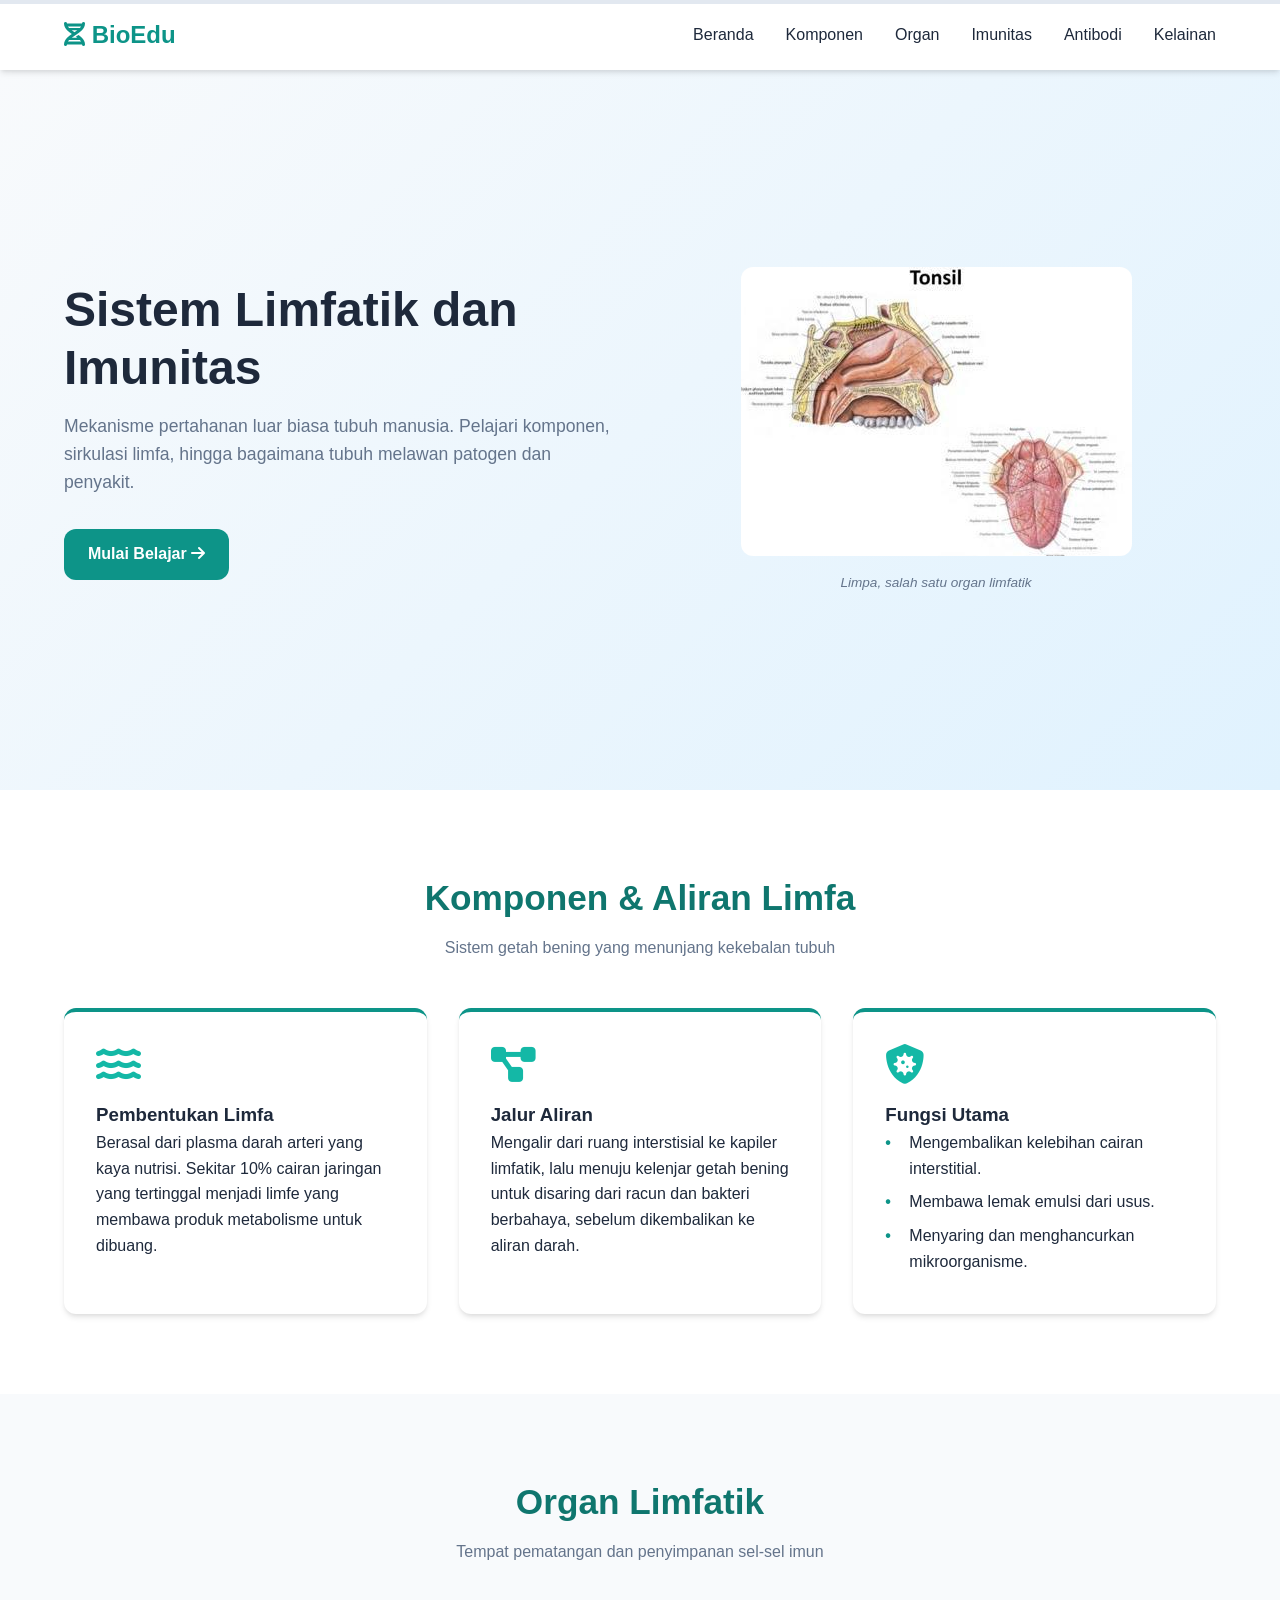
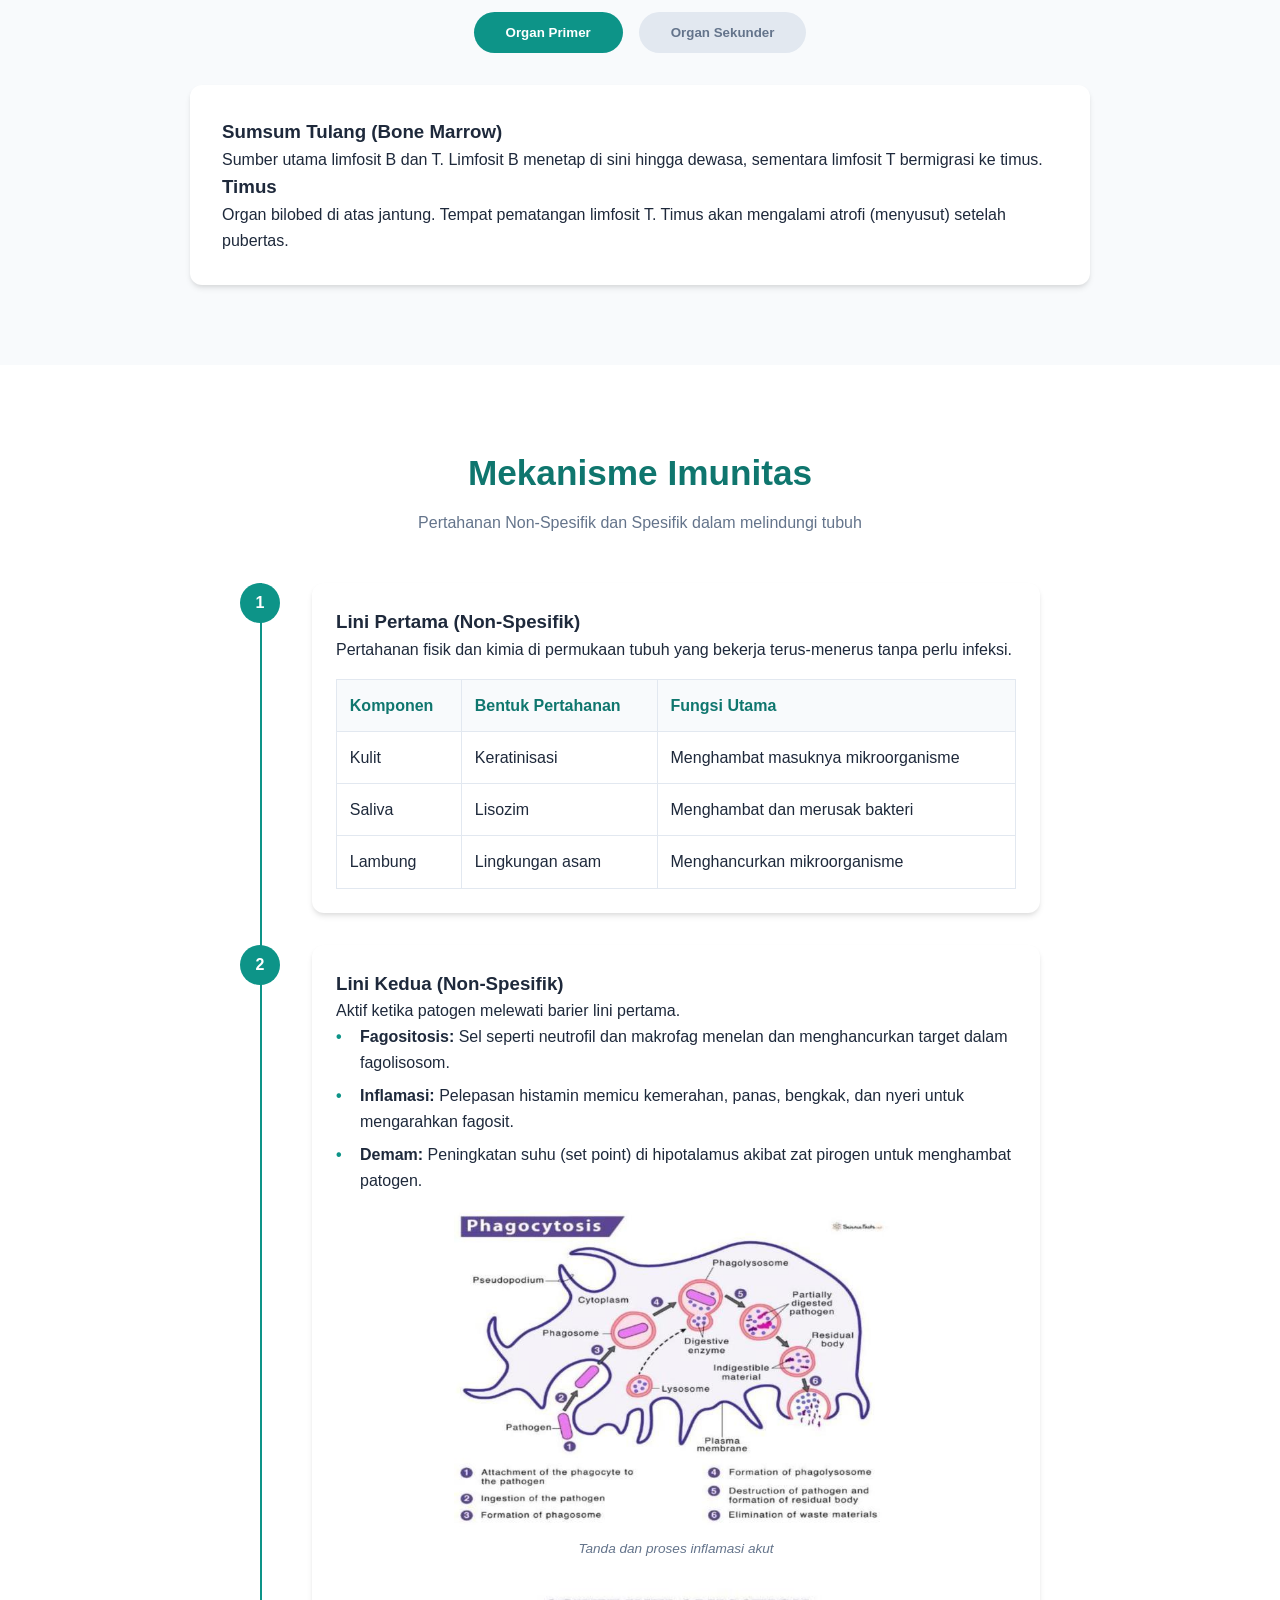
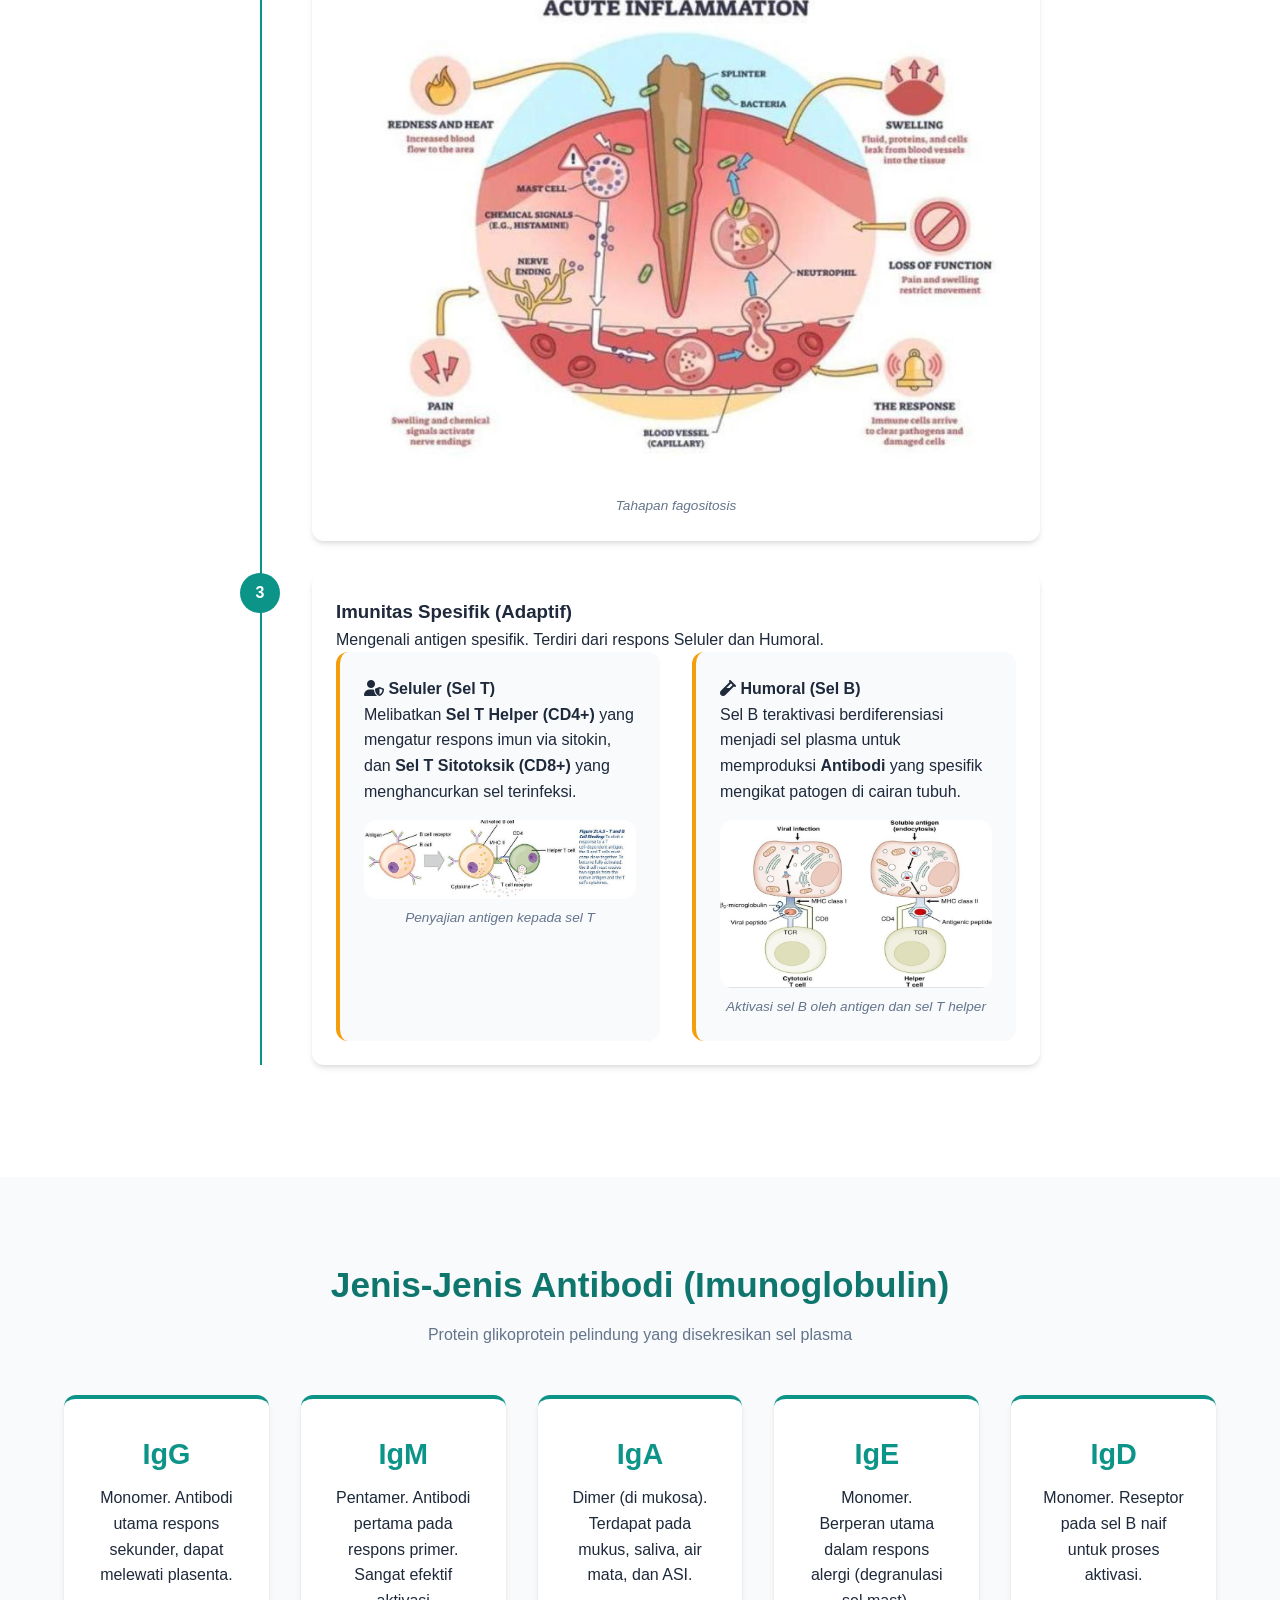
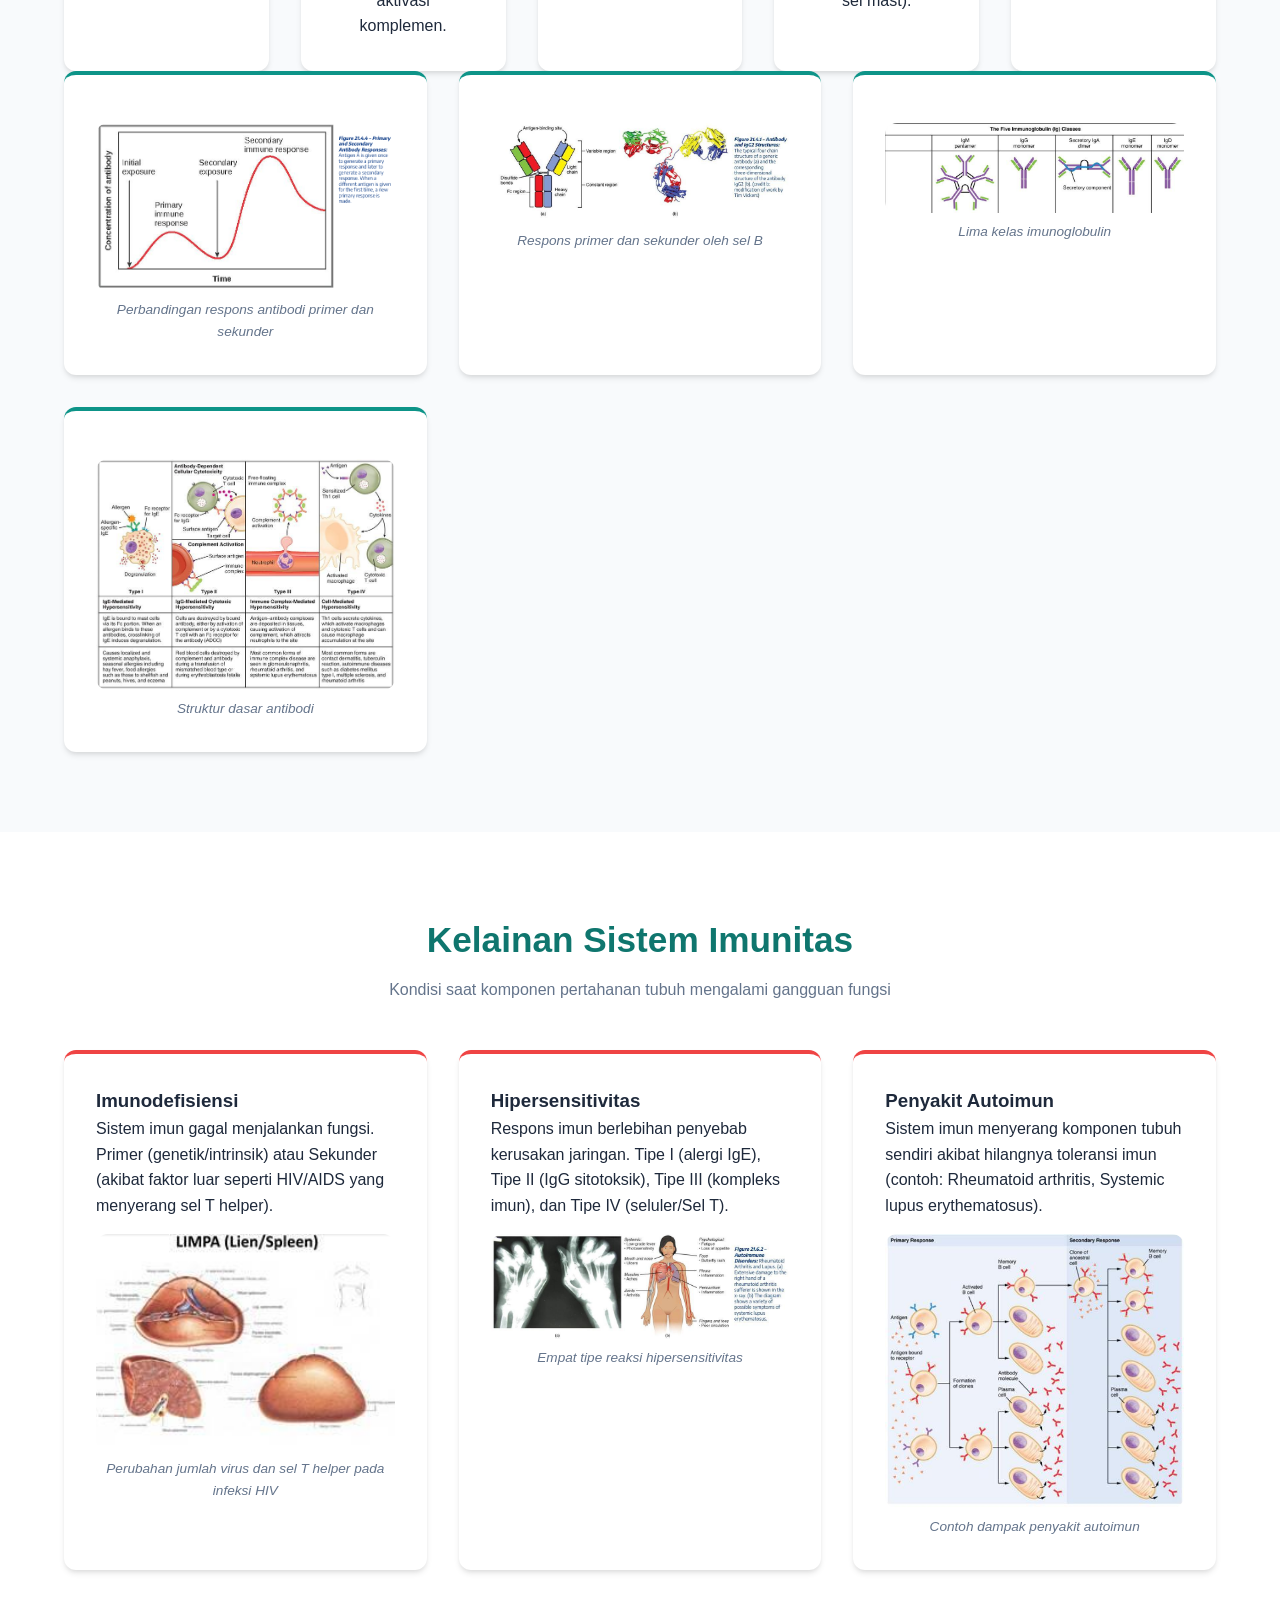
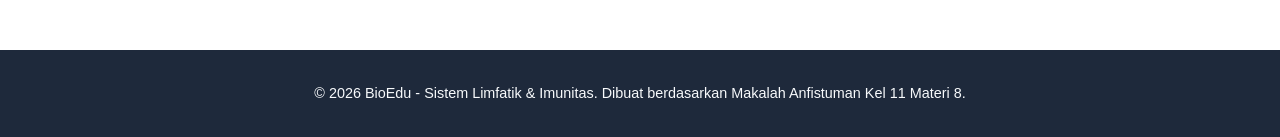
==== commit b2ea81e8: "Add all anatomy illustrations" ====
--- a/index.html
+++ b/index.html
@@ -40,8 +40,8 @@
             <a href="#komponen" class="btn-primary">Mulai Belajar <i class="fas fa-arrow-right"></i></a>
         </div>
         <div class="hero-image fade-in">
-            <img src="Code_Generated_Image.png" alt="Grafik respons antibodi primer dan sekunder" class="img-responsive floating">
-            <p class="caption">Respons antibodi primer dan sekunder</p>
+            <img src="Code_Generated_Image%20(7).jpg" alt="Ilustrasi struktur limpa" class="img-responsive floating">
+            <p class="caption">Limpa, salah satu organ limfatik</p>
         </div>
     </header>
 
@@ -102,18 +102,22 @@
                     <button class="acc-btn">Nodus Limfa <i class="fas fa-chevron-down"></i></button>
                     <div class="acc-content">
                         <p>Terdiri dari sekelompok limfosit padat tanpa kapsul fibrosa. Terletak di saluran pernapasan dan pencernaan, termasuk Amandel, Peyer's patch, dan MALT.</p>
-                        <img src="Code_Generated_Image%20(1).png" alt="Struktur nodus limfatik" class="img-responsive">
+                        <img src="Code_Generated_Image%20(1).png" alt="Struktur nodus limfatik" class="img-responsive topic-illustration">
+                        <p class="caption">Struktur nodus limfatik</p>
                     </div>
 
                     <button class="acc-btn">Limpa (Spleen) <i class="fas fa-chevron-down"></i></button>
                     <div class="acc-content">
                         <p>Massa jaringan limfatik terbesar di tubuh. Memiliki pulpa putih (jaringan limfatik) dan pulpa merah (sinus vena). Berfungsi sebagai pabrik leukosit, gudang darah, dan tempat penghancur eritrosit.</p>
-                        <img src="Code_Generated_Image%20(7).jpg" alt="Ilustrasi struktur limpa" class="img-responsive">
                     </div>
 
                     <button class="acc-btn">Tonsil <i class="fas fa-chevron-down"></i></button>
                     <div class="acc-content">
                         <p>Jaringan limfatik di sekitar faring yang menjadi pertahanan mukosa pertama. Berfungsi sebagai filter untuk menangkap bakteri dan virus.</p>
+                        <img src="Code_Generated_Image%20(4).jpg" alt="Letak tonsil di sekitar rongga mulut dan faring" class="img-responsive topic-illustration">
+                        <p class="caption">Letak tonsil di sekitar rongga mulut dan faring</p>
+                        <img src="Code_Generated_Image%20(5).jpg" alt="Ilustrasi anatomi tonsil" class="img-responsive topic-illustration">
+                        <p class="caption">Ilustrasi anatomi tonsil</p>
                     </div>
                 </div>
             </div>
@@ -154,7 +158,10 @@
                         <li><strong>Inflamasi:</strong> Pelepasan histamin memicu kemerahan, panas, bengkak, dan nyeri untuk mengarahkan fagosit.</li>
                         <li><strong>Demam:</strong> Peningkatan suhu (set point) di hipotalamus akibat zat pirogen untuk menghambat patogen.</li>
                     </ul>
+                    <img src="Code_Generated_Image%20(8).jpg" alt="Tahapan dan tanda-tanda inflamasi akut" class="img-responsive mt-1 topic-illustration">
+                    <p class="caption">Tanda dan proses inflamasi akut</p>
                     <img src="Code_Generated_Image%20(9).jpg" alt="Mekanisme Fagositosis" class="img-responsive mt-1">
+                    <p class="caption">Tahapan fagositosis</p>
                 </div>
             </div>
             
@@ -167,10 +174,14 @@
                         <div class="comparison-card">
                             <h4><i class="fas fa-user-shield"></i> Seluler (Sel T)</h4>
                             <p>Melibatkan <strong>Sel T Helper (CD4+)</strong> yang mengatur respons imun via sitokin, dan <strong>Sel T Sitotoksik (CD8+)</strong> yang menghancurkan sel terinfeksi.</p>
+                            <img src="Code_Generated_Image%20(12).jpg" alt="Penyajian antigen kepada sel T sitotoksik dan sel T helper" class="img-responsive topic-illustration">
+                            <p class="caption">Penyajian antigen kepada sel T</p>
                         </div>
                         <div class="comparison-card">
                             <h4><i class="fas fa-vial"></i> Humoral (Sel B)</h4>
                             <p>Sel B teraktivasi berdiferensiasi menjadi sel plasma untuk memproduksi <strong>Antibodi</strong> yang spesifik mengikat patogen di cairan tubuh.</p>
+                            <img src="Code_Generated_Image%20(10).jpg" alt="Aktivasi sel B oleh antigen dan sel T helper" class="img-responsive topic-illustration">
+                            <p class="caption">Aktivasi sel B oleh antigen dan sel T helper</p>
                         </div>
                     </div>
                 </div>
@@ -205,6 +216,24 @@
                 <h3 class="highlight-text">IgD</h3>
                 <p>Monomer. Reseptor pada sel B naif untuk proses aktivasi.</p>
             </div>
+        </div>
+        <div class="card-grid">
+            <figure class="info-card center-text">
+                <img src="Code_Generated_Image.png" alt="Grafik respons antibodi primer dan sekunder terhadap antigen" class="img-responsive topic-illustration">
+                <figcaption class="caption">Perbandingan respons antibodi primer dan sekunder</figcaption>
+            </figure>
+            <figure class="info-card center-text">
+                <img src="Code_Generated_Image%20(13).jpg" alt="Pembentukan sel plasma dan sel B memori dalam respons primer dan sekunder" class="img-responsive topic-illustration">
+                <figcaption class="caption">Respons primer dan sekunder oleh sel B</figcaption>
+            </figure>
+            <figure class="info-card center-text">
+                <img src="Code_Generated_Image%20(14).jpg" alt="Lima kelas imunoglobulin: IgM, IgG, IgA, IgE, dan IgD" class="img-responsive topic-illustration">
+                <figcaption class="caption">Lima kelas imunoglobulin</figcaption>
+            </figure>
+            <figure class="info-card center-text">
+                <img src="Code_Generated_Image%20(15).jpg" alt="Struktur antibodi dengan rantai berat, rantai ringan, dan tempat pengikatan antigen" class="img-responsive topic-illustration">
+                <figcaption class="caption">Struktur dasar antibodi</figcaption>
+            </figure>
         </div>
     </section>
 
@@ -218,14 +247,20 @@
             <div class="info-card danger-card">
                 <h3>Imunodefisiensi</h3>
                 <p>Sistem imun gagal menjalankan fungsi. Primer (genetik/intrinsik) atau Sekunder (akibat faktor luar seperti HIV/AIDS yang menyerang sel T helper).</p>
+                <img src="Code_Generated_Image%20(6).jpg" alt="Perubahan jumlah virus dan sel T helper pada infeksi HIV dari waktu ke waktu" class="img-responsive topic-illustration">
+                <p class="caption">Perubahan jumlah virus dan sel T helper pada infeksi HIV</p>
             </div>
             <div class="info-card danger-card">
                 <h3>Hipersensitivitas</h3>
                 <p>Respons imun berlebihan penyebab kerusakan jaringan. Tipe I (alergi IgE), Tipe II (IgG sitotoksik), Tipe III (kompleks imun), dan Tipe IV (seluler/Sel T).</p>
+                <img src="Code_Generated_Image%20(16).jpg" alt="Empat tipe reaksi hipersensitivitas" class="img-responsive topic-illustration">
+                <p class="caption">Empat tipe reaksi hipersensitivitas</p>
             </div>
             <div class="info-card danger-card">
                 <h3>Penyakit Autoimun</h3>
                 <p>Sistem imun menyerang komponen tubuh sendiri akibat hilangnya toleransi imun (contoh: Rheumatoid arthritis, Systemic lupus erythematosus).</p>
+                <img src="Code_Generated_Image%20(11).jpg" alt="Contoh gejala dan dampak penyakit autoimun" class="img-responsive topic-illustration">
+                <p class="caption">Contoh dampak penyakit autoimun</p>
             </div>
         </div>
     </section>
--- a/style.css
+++ b/style.css
@@ -240,11 +240,20 @@
     height: auto;
     border-radius: var(--radius);
 }
+.topic-illustration {
+    display: block;
+    width: 100%;
+    max-width: 560px;
+    max-height: 320px;
+    object-fit: contain;
+    margin: 1rem auto 0;
+}
 .caption {
     font-size: 0.85rem;
     color: var(--gray);
     margin-top: 0.5rem;
     font-style: italic;
+    text-align: center;
 }
 .radius {
     border-radius: var(--radius);
